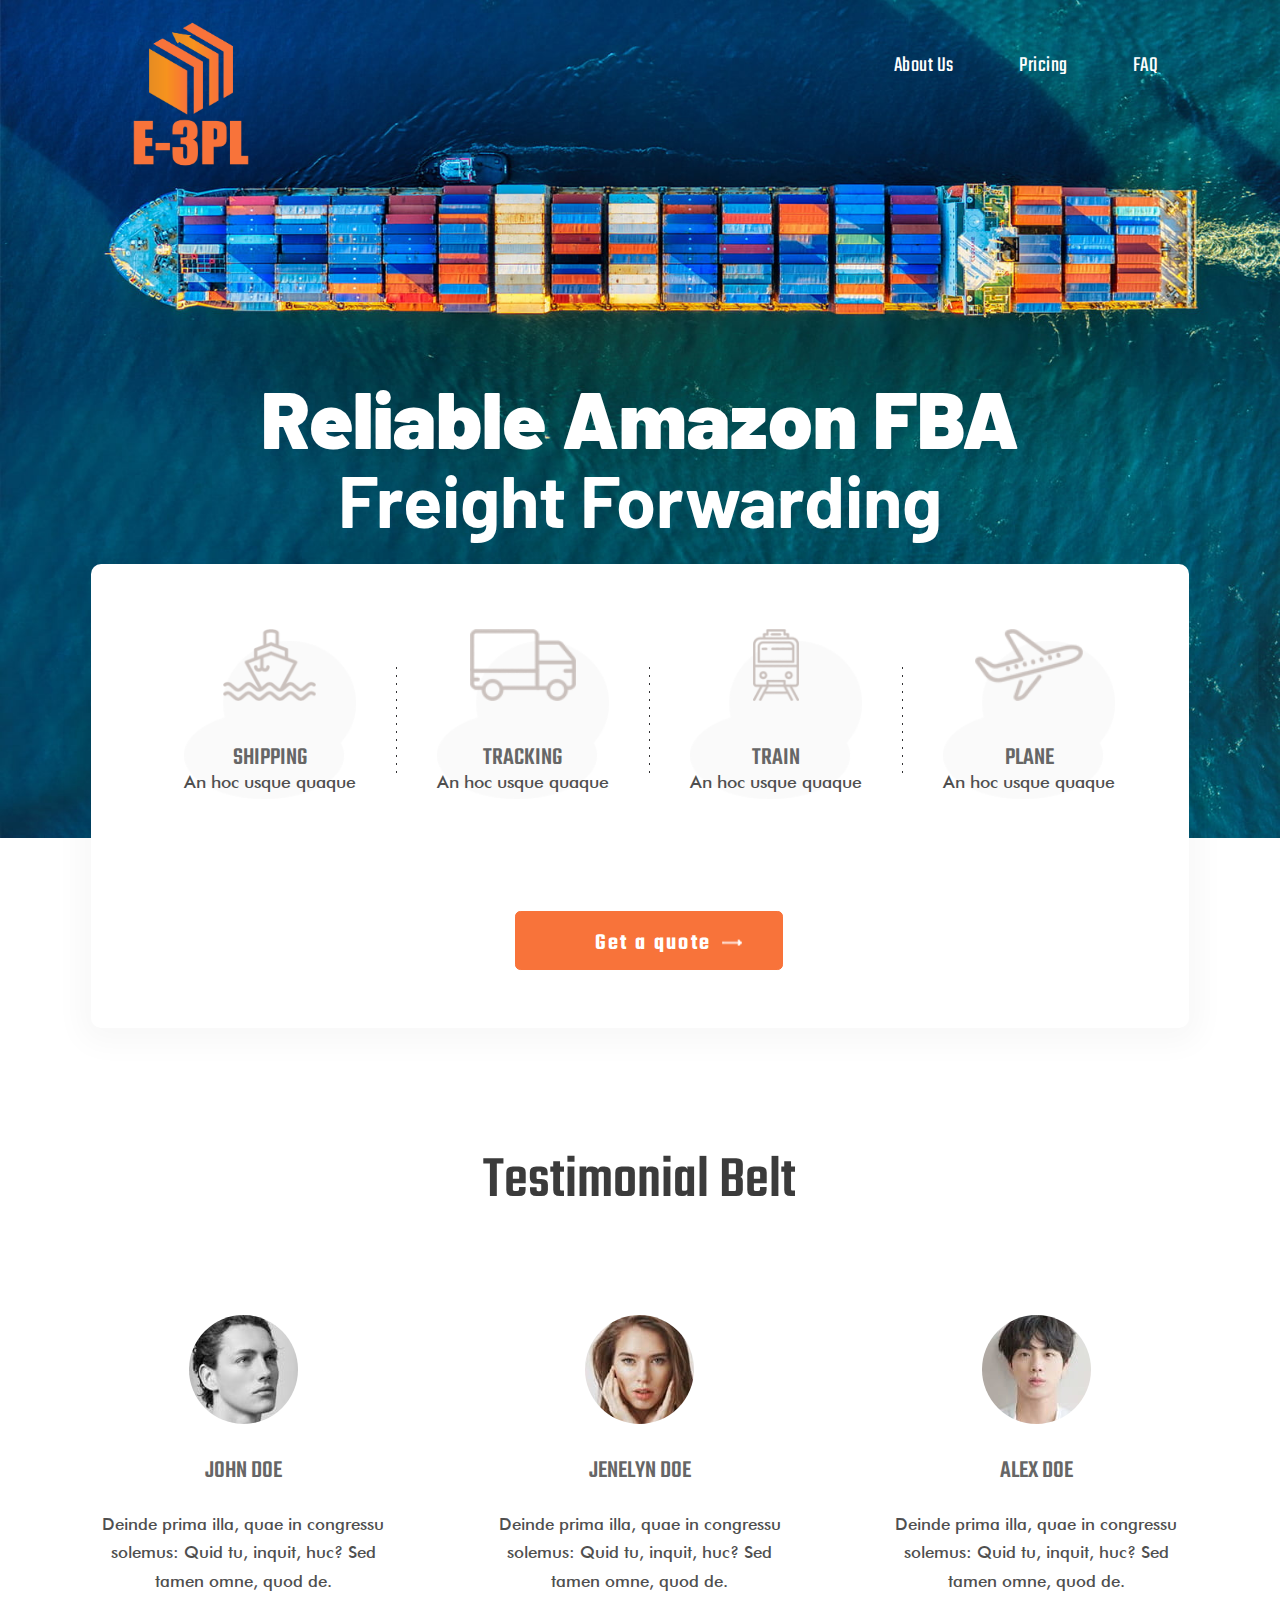
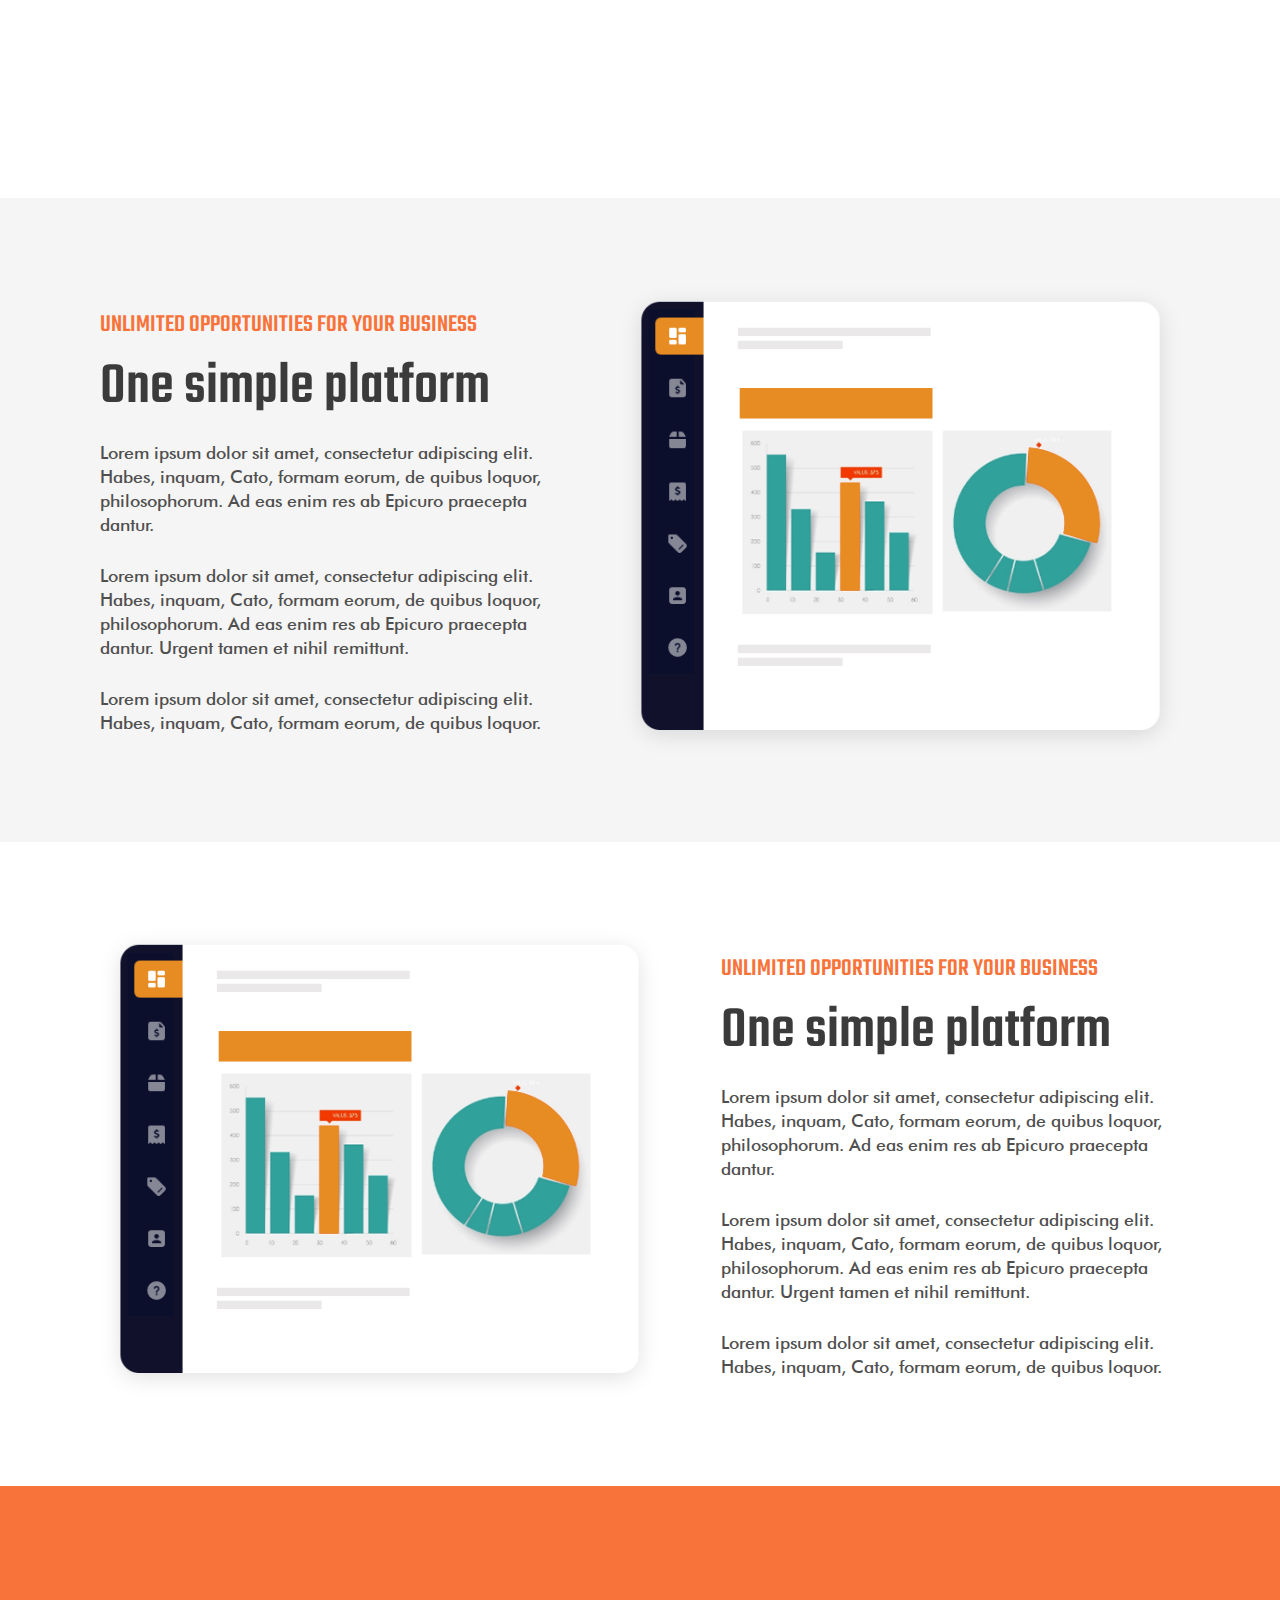
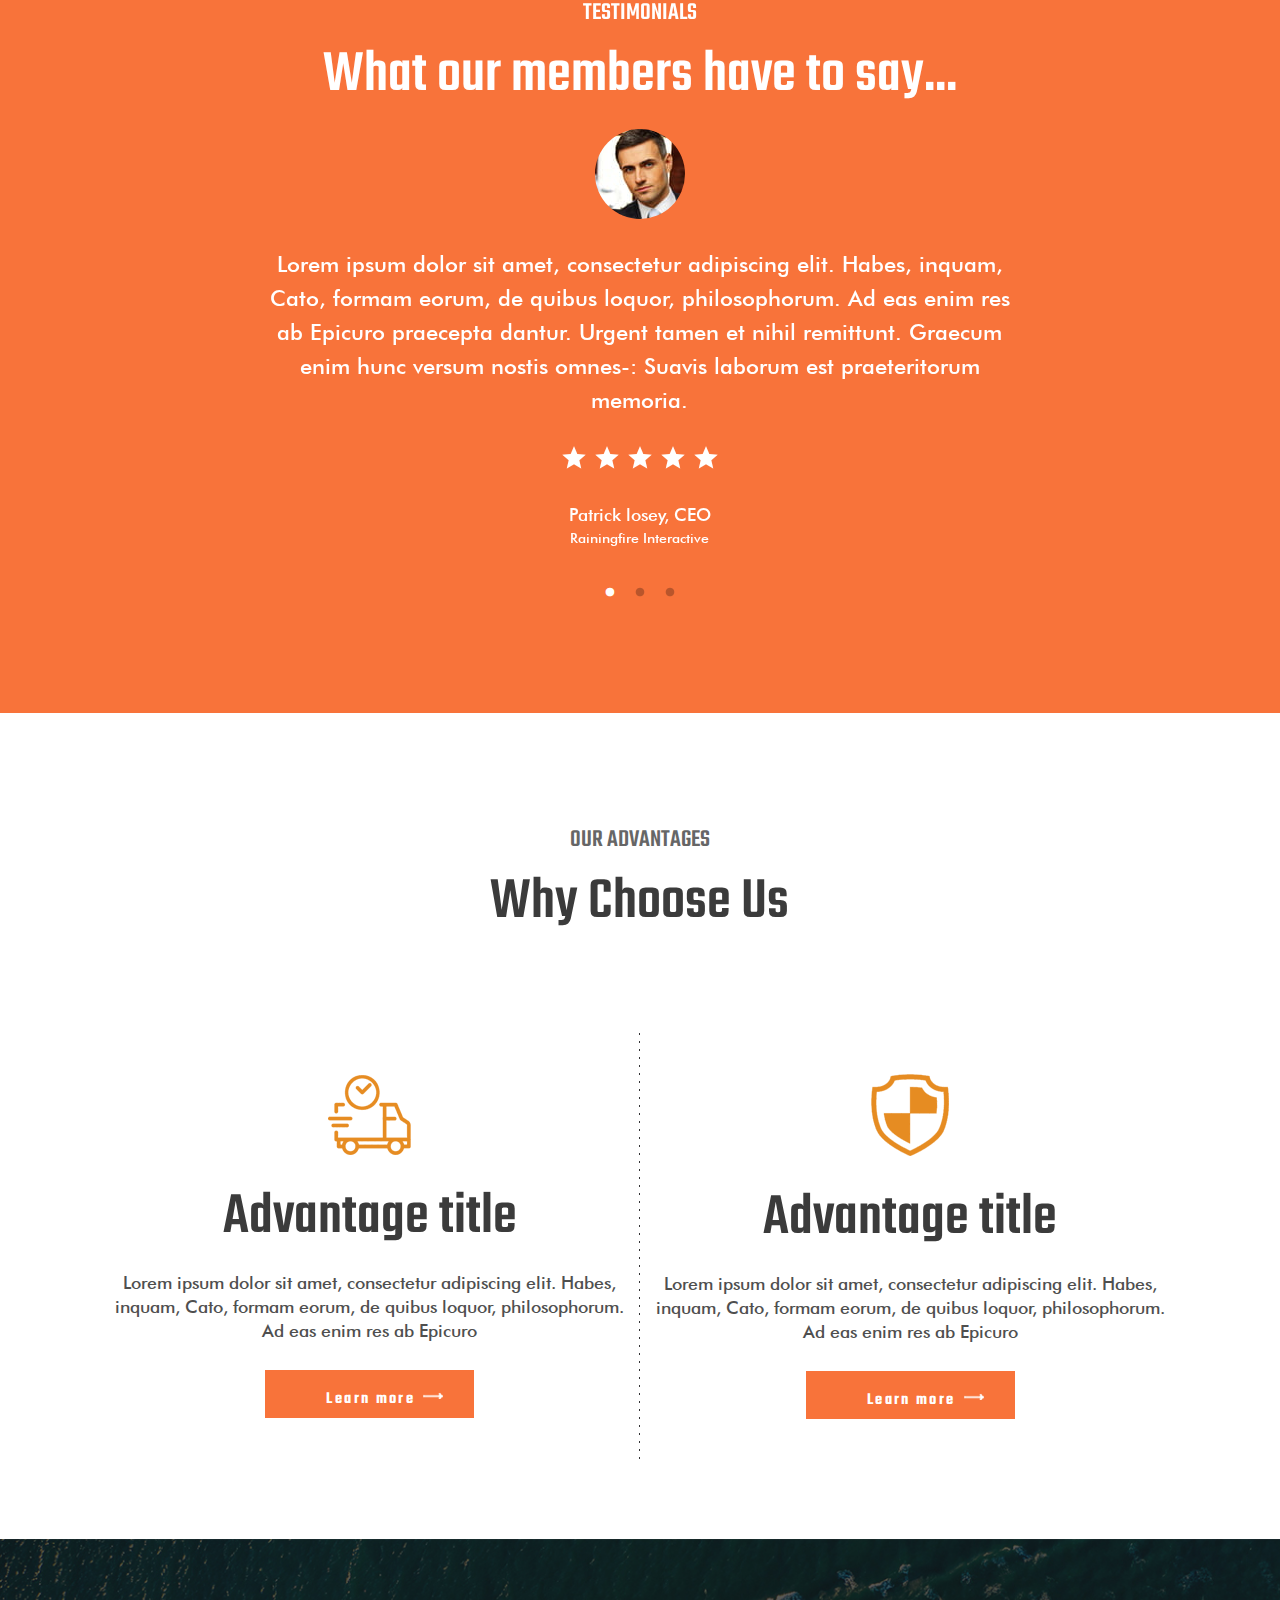
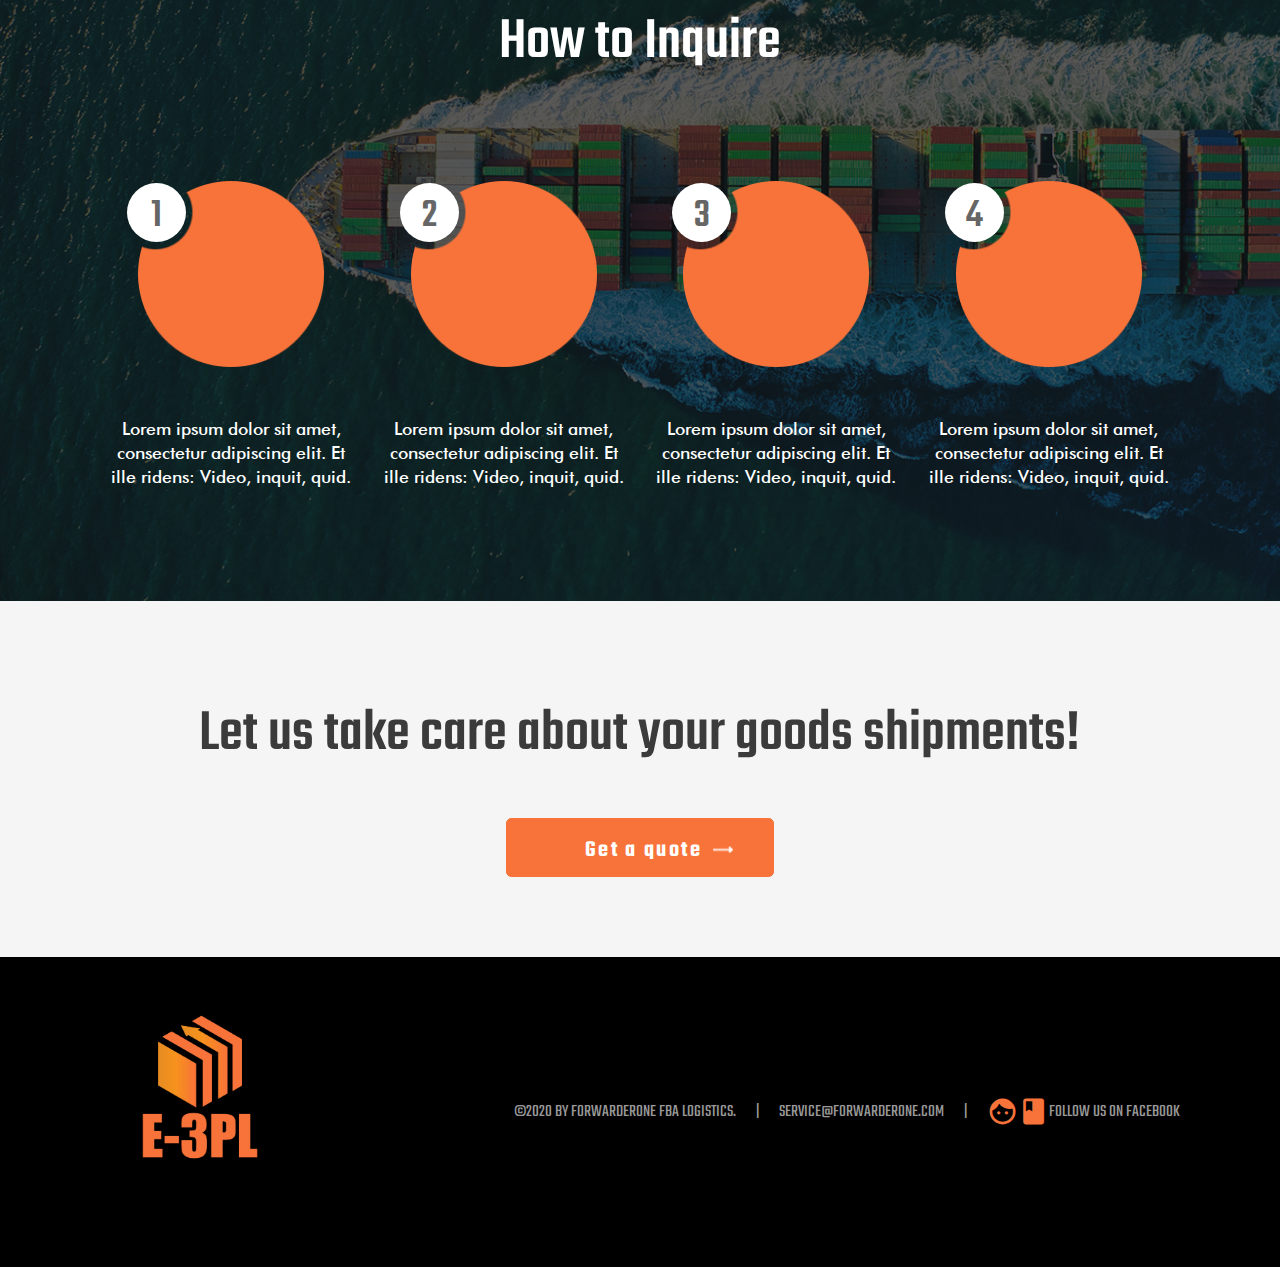
==== index.html @ 50d441d5 "1" ====
<!DOCTYPE html>
<html lang="en">

<head>
    <meta charset="UTF-8">
    <meta http-equiv="X-UA-Compatible" content="IE=edge">
    <meta name="viewport" content="width=device-width, initial-scale=1.0">
    <title>index. Only desktop version</title>
    <link rel="stylesheet" href="css/style.css">
    <link href="https://fonts.googleapis.com/icon?family=Material+Icons" rel="stylesheet">
    <link rel="stylesheet" type="text/css" href="./slider/slick/slick.css">
    <link rel="stylesheet" type="text/css" href="./slider/slick/slick-theme.css">

</head>

<body class="container">
    <header class="header">
        <img class="header__banner" src="img/header/cameron-venti-1-cq-icr-wfqbi-unsplash-copy.jpg" srcset="img/header/cameron-venti-1-cq-icr-wfqbi-unsplash-copy@2x.jpg 2x,
             img/header/cameron-venti-1-cq-icr-wfqbi-unsplash-copy@3x.jpg 3x">

        <div class="grid header__topmenu">
            <img class="header__logo" src="img/header/LogoE3PL.png"
                srcset="img/header/LogoE3PL@2x.png 2x">
            <nav class="header__topmenu-list">
                <ul>
                    <li><a class="header__topmenu-list_link" href="#">About Us</a></li>
                    <li><a class="header__topmenu-list_link" href="#">Pricing</a></li>
                    <li><a class="header__topmenu-list_link" href="#">FAQ</a></li>
                </ul>
            </nav>
        </div>
        <div class="header__content">
            <p class="header__content-title">
                Reliable Amazon FBA
            </p>
            <p class="header__content-subtitle">
                Freight Forwarding
            </p>
        </div>

    </header>
    <div class="header__footer">
        <div class="header__block">
            <div class="header__block-list">
                <p class="header__block-list-link">
                    <img class="header__block-list-image" src="img/header/layer-24.png"
                        srcset="img/header/layer-24@2x.png 2x,img/header/layer-24@3x.png 3x">
                    <span class="h3">Shipping</span>
                    <span class="text">An hoc usque quaque</span>
                </p><img class="" src="img/header/layer-38.png">
                <p class="header__block-list-link">
                    <img class="header__block-list-image" src="img/header/layer-28.png"
                        srcset="img/header/layer-28@2x.png 2x,img/header/layer-28@3x.png 3x">
                    <span class="h3">Tracking</span>
                    <span class="text">An hoc usque quaque</span>
                </p><img class="" src="img/header/layer-38.png">
                <p class="header__block-list-link">
                    <img class="header__block-list-image" src="img/header/layer-37.png"
                        srcset="img/header/layer-37@2x.png 2x,img/header/layer-37@3x.png 3x">
                    <span class="h3">Train</span>
                    <span class="text">An hoc usque quaque</span>
                </p><img class="" src="img/header/layer-38.png">
                <p class="header__block-list-link">
                    <img class="header__block-list-image" src="img/header/layer-29.png"
                        srcset="img/header/layer-29@2x.png 2x,img/header/layer-29@3x.png 3x">
                    <span class="h3">Plane</span>
                    <span class="text">An hoc usque quaque</span>
                </p>
            </div>
            <a class="button-link" href="request-page.html">Get a quote</a>
        </div>
    </div>
    <main class="grid main">
        <section class="main__people-blocks padding-both-vertical">
            <p class="h2">Testimonial Belt</p>
            <div class="grid">
                <div class="main__blocks ">
                    <div class="main__people-block">
                        <img class="main__people-image" src="img/main/layer-34.jpg"
                            srcset="img/main/layer-34@2x.jpg 2x,    img/main/layer-34@3x.jpg 3x">
                        <p class="h3">JOHN DOE</p>
                        <p class="small-text">
                            Deinde prima illa, quae in congressu solemus: Quid tu, inquit, huc? Sed tamen omne, quod de.
                        </p>
                    </div>
                    <div class="main__people-block ">
                        <img class="main__people-image" src="img/main/layer-36.jpg"
                            srcset="img/main/layer-36@2x.jpg 2x,    img/main/layer-36@3x.jpg 3x">
                        <p class="h3">Jenelyn Doe</p>
                        <p class="small-text">
                            Deinde prima illa, quae in congressu solemus: Quid tu, inquit, huc? Sed tamen omne, quod de.
                        </p>
                    </div>
                    <div class="main__people-block">
                        <img class="main__people-image" src="img/main/layer-35.jpg"
                            srcset="img/main/layer-35@2x.jpg 2x,    img/main/layer-35@3x.jpg 3x">
                        <p class="h3">Alex DOE</p>
                        <p class="small-text">
                            Deinde prima illa, quae in congressu solemus: Quid tu, inquit, huc? Sed tamen omne, quod de.
                        </p>
                    </div>
                </div>
            </div>
        </section>
        <section class="main__description-gray-block padding-both-vertical">
            <div class="grid">
                <div class="main__description-block-right ">
                    <div class="main__description-block">
                        <p class="h3 red">Unlimited opportunities for your business</p>
                        <p class="h2">One simple platform</p>
                        <p class="text text-left">
                            Lorem ipsum dolor sit amet, consectetur adipiscing elit. Habes, inquam, Cato, formam eorum,
                            de quibus loquor, philosophorum. Ad eas enim res ab Epicuro praecepta dantur.
                        </p>
                        <p class="text text-left">
                            Lorem ipsum dolor sit amet, consectetur adipiscing elit. Habes, inquam, Cato, formam eorum,
                            de quibus loquor, philosophorum. Ad eas enim res ab Epicuro praecepta dantur. Urgent tamen
                            et nihil remittunt.
                        </p>
                        <p class="text text-left">
                            Lorem ipsum dolor sit amet, consectetur adipiscing elit. Habes, inquam, Cato, formam eorum,
                            de quibus loquor.
                        </p>
                    </div>
                    <div class="main__image-block-right">
                        <img class="main__description-image" src="img/main/main-description-image.png"
                            srcset="img/main/main-description-image.png 2x,    img/main/main-description-image.png 3x">
                    </div>
                </div>
            </div>
        </section>
        <section class="main__description-white-block padding-both-vertical">
            <div class="grid">
                <div class="main__description-block-left ">
                    <div class="main__image-block-left">
                        <img class="main__description-image" src="img/main/main-description-image.png"
                            srcset="img/main/main-description-image.png 2x,    img/main/main-description-image.png 3x">
                    </div>
                    <div class="main__description-block">
                        <p class="h3 red">Unlimited opportunities for your business</p>
                        <p class="h2">One simple platform</p>
                        <p class="text text-left">
                            Lorem ipsum dolor sit amet, consectetur adipiscing elit. Habes, inquam, Cato, formam eorum,
                            de quibus loquor, philosophorum. Ad eas enim res ab Epicuro praecepta dantur.
                        </p>
                        <p class="text text-left">
                            Lorem ipsum dolor sit amet, consectetur adipiscing elit. Habes, inquam, Cato, formam eorum,
                            de quibus loquor, philosophorum. Ad eas enim res ab Epicuro praecepta dantur. Urgent tamen
                            et nihil remittunt.
                        </p>
                        <p class="text text-left">
                            Lorem ipsum dolor sit amet, consectetur adipiscing elit. Habes, inquam, Cato, formam eorum,
                            de quibus loquor.
                        </p>
                    </div>

                </div>
            </div>
        </section>
        <section class="main__testimonials-block padding-both-vertical">
            <div class="grid">
                <div class="main__testimonials-slider ">
                    <div>
                        <div class="main__testimonials-slider-block">
                            <p class="h3 white">Testimonials</p>
                            <p class="h2 white">What our members have to say...</p>
                            <img class="testimonials-small-image" src="img/main/layer-43.jpg"
                                srcset="img/main/layer-43@2x.jpg 2x,    img/main/layer-43@3x.jpg 3x">
                            <p class="big-text white">
                                Lorem ipsum dolor sit amet, consectetur adipiscing elit. Habes, inquam, Cato, formam
                                eorum,
                                de quibus loquor, philosophorum. Ad eas enim res ab Epicuro praecepta dantur. Urgent
                                tamen
                                et nihil remittunt. Graecum enim hunc versum nostis omnes-: Suavis laborum est
                                praeteritorum
                                memoria.
                            </p>
                            <p class="star">
                                <span class="material-icons">star</span>
                                <span class="material-icons">star</span>
                                <span class="material-icons">star</span>
                                <span class="material-icons">star</span>
                                <span class="material-icons">star</span>
                            </p>
                            <p class="text white bottom-margin-none">Patrick losey, CEO</p>
                            <p class="smaller-text white">Rainingfire Interactive</p>
                        </div>
                    </div>
                    <div>
                        <div class="main__testimonials-slider-block">
                            <p class="h3 white">Testimonials</p>
                            <p class="h2 white">What our members have to say...</p>
                            <img class="testimonials-small-image" src="img/main/layer-43.jpg"
                                srcset="img/main/layer-43@2x.jpg 2x,    img/main/layer-43@3x.jpg 3x">
                            <p class="big-text white">
                                Lorem ipsum dolor sit amet, consectetur adipiscing elit. Habes, inquam, Cato, formam
                                eorum,
                                de quibus loquor, philosophorum. Ad eas enim res ab Epicuro praecepta dantur. Urgent
                                tamen
                                et nihil remittunt. Graecum enim hunc versum nostis omnes-: Suavis laborum est
                                praeteritorum
                                memoria.
                            </p>
                            <p class="star">
                                <span class="material-icons">star</span>
                                <span class="material-icons">star</span>
                                <span class="material-icons">star</span>
                                <span class="material-icons">star</span>
                                <span class="material-icons">star</span>
                            </p>
                            <p class="text white bottom-margin-none">Patrick losey, CEO</p>
                            <p class="smaller-text white">Rainingfire Interactive</p>
                        </div>
                    </div>
                    <div>
                        <div class="main__testimonials-slider-block">
                            <p class="h3 white">Testimonials</p>
                            <p class="h2 white">What our members have to say...</p>
                            <img class="testimonials-small-image" src="img/main/layer-43.jpg"
                                srcset="img/main/layer-43@2x.jpg 2x,    img/main/layer-43@3x.jpg 3x">
                            <p class="big-text white">
                                Lorem ipsum dolor sit amet, consectetur adipiscing elit. Habes, inquam, Cato, formam
                                eorum,
                                de quibus loquor, philosophorum. Ad eas enim res ab Epicuro praecepta dantur. Urgent
                                tamen
                                et nihil remittunt. Graecum enim hunc versum nostis omnes-: Suavis laborum est
                                praeteritorum
                                memoria.
                            </p>
                            <p class="star">
                                <span class="material-icons">star</span>
                                <span class="material-icons">star</span>
                                <span class="material-icons">star</span>
                                <span class="material-icons">star</span>
                                <span class="material-icons">star</span>
                            </p>
                            <p class="text white bottom-margin-none">Patrick losey, CEO</p>
                            <p class="smaller-text white">Rainingfire Interactive</p>
                        </div>
                    </div>

                </div>
            </div>
        </section>
        <section class="main__advantages padding-both-vertical">
            <p class="h3">Our ADvantages</p>
            <p class="h2">Why Choose Us</p>
            <div class="grid">
                <div class="main__advantages-area">
                    <div class="main__advantages-block">
                        <img class="advantages-block-image" src="img/main/layer-59.png"
                            srcset="img/main/layer-59@2x.png 2x, img/main/layer-59@3x.png 3x">
                        <p class="h2">Advantage title</p>
                        <p class="text">
                            Lorem ipsum dolor sit amet, consectetur adipiscing elit. Habes, inquam, Cato, formam eorum,
                            de quibus loquor, philosophorum.
                            Ad eas enim res ab Epicuro
                        </p>
                        <a class="small-button-link" href="request-page.html">Learn more</a>
                    </div>
                    <img class="advantages-block-stripe" src="img/main/layer-45.png"
                        srcset="img/main/layer-45@2x.png 2x, img/main/layer-45@3x.png 3x">
                    <div class="main__advantages-block">
                        <img class="advantages-block-image" src="img/main/layer-60.png"
                            srcset="img/main/layer-60@2x.png 2x, img/main/layer-60@3x.png 3x">
                        <p class="h2">Advantage title</p>
                        <p class="text">
                            Lorem ipsum dolor sit amet, consectetur adipiscing elit. Habes, inquam, Cato, formam eorum,
                            de quibus loquor, philosophorum.
                            Ad eas enim res ab Epicuro
                        </p>
                        <a class="small-button-link" href="request-page.html">Learn more</a>
                    </div>
                </div>
            </div>
        </section>
        <section class="main__inquire inquire-background padding-both-vertical">
            <p class="h2 white">How to Inquire</p>
            <div class="grid">
                <div class="main__inquire-area">
                    <div class="main__inquire-block">
                        <img class="red-circle" src="img/main/red-circle.png"
                            srcset="img/main/red-circle@2x.png 2x,   img/main/red-circle@3x.png 3x">
                        <div class="white-circle">
                            <p class="h3">1</p>
                        </div>
                        <p class="text white">
                            Lorem ipsum dolor sit amet, consectetur adipiscing elit. Et ille ridens: Video, inquit,
                            quid.
                        </p>
                    </div>
                    <div class="main__inquire-block">
                        <img class="red-circle" src="img/main/red-circle.png"
                            srcset="img/main/red-circle@2x.png 2x,   img/main/red-circle@3x.png 3x">
                        <div class="white-circle">
                            <p class="h3">2</p>
                        </div>
                        <p class="text white">
                            Lorem ipsum dolor sit amet, consectetur adipiscing elit. Et ille ridens: Video, inquit,
                            quid.
                        </p>
                    </div>
                    <div class="main__inquire-block">
                        <img class="red-circle" src="img/main/red-circle.png"
                            srcset="img/main/red-circle@2x.png 2x,   img/main/red-circle@3x.png 3x">
                        <div class="white-circle">
                            <p class="h3">3</p>
                        </div>
                        <p class="text white">
                            Lorem ipsum dolor sit amet, consectetur adipiscing elit. Et ille ridens: Video, inquit,
                            quid.
                        </p>
                    </div>
                    <div class="main__inquire-block">
                        <img class="red-circle" src="img/main/red-circle.png"
                            srcset="img/main/red-circle@2x.png 2x,   img/main/red-circle@3x.png 3x">
                        <div class="white-circle">
                            <p class="h3">4</p>
                        </div>
                        <p class="text white">
                            Lorem ipsum dolor sit amet, consectetur adipiscing elit. Et ille ridens: Video, inquit,
                            quid.
                        </p>
                    </div>

                </div>
            </div>

        </section>
        <section class="main__care">
            <div class="grid">
                <div class="main__care-area">
                    <p class="h2">Let us take care about your goods shipments!</p>
                    <a class="button-link margin-top" href="request-page.html">Get a quote</a>
                    
                </div>
            </div>
        </section>

    </main>
    <footer class="footer padding-both-vertical">
        <div class="grid">
            <div class="footer__area">
                <img class="header__logo" src="img/header/LogoE3PL.png"
                srcset="img/header/LogoE3PL@2x.png 2x">
                <div class="row-between">
                    <p class="text-upper stripe"> ©2020 by ForwarderOne FBA Logistics. </p>
                    <p class="text-upper stripe"> Service@ForwarderOne.com </p>
                    <p class="text-upper ">
                        <span class="material-icons">facebook</span>
                        follow us on facebook
                    </p>

                </div>

            </div>
        </div>
    </footer>
    <script src="https://code.jquery.com/jquery-2.2.0.min.js" type="text/javascript"></script>
    <script src="./slider/slick/slick.js" type="text/javascript" charset="utf-8"></script>
    <script>


        $('.main__testimonials-slider').slick({

            dots: true,
            infinite: true,
            speed: 300,
            slidesToShow: 1,
            slideToScroll: 1,
            centerMode: true,
            variableWidth: true
        });
    </script>
</body>

</html>
---- css/style.css ----
@import './vars.css';
@import './base.css';
@import './button.css';
@import './header/header.css';
@import './main/main.css';
@import './footer/footer.css';
@import './breakpoints.css';


@import url('https://fonts.googleapis.com/css2?family=Teko:wght@300;400;500;600;700&display=swap');
@import url('https://fonts.googleapis.com/css2?family=Barlow:wght@200;300;400;500;600;700;800;900&family=Teko:wght@300;400;500;600;700&display=swap');
@font-face {
    font-family: Futura;
    src: url('../fonts/futura-md-bt-cufonfonts/futuram.ttf');
}
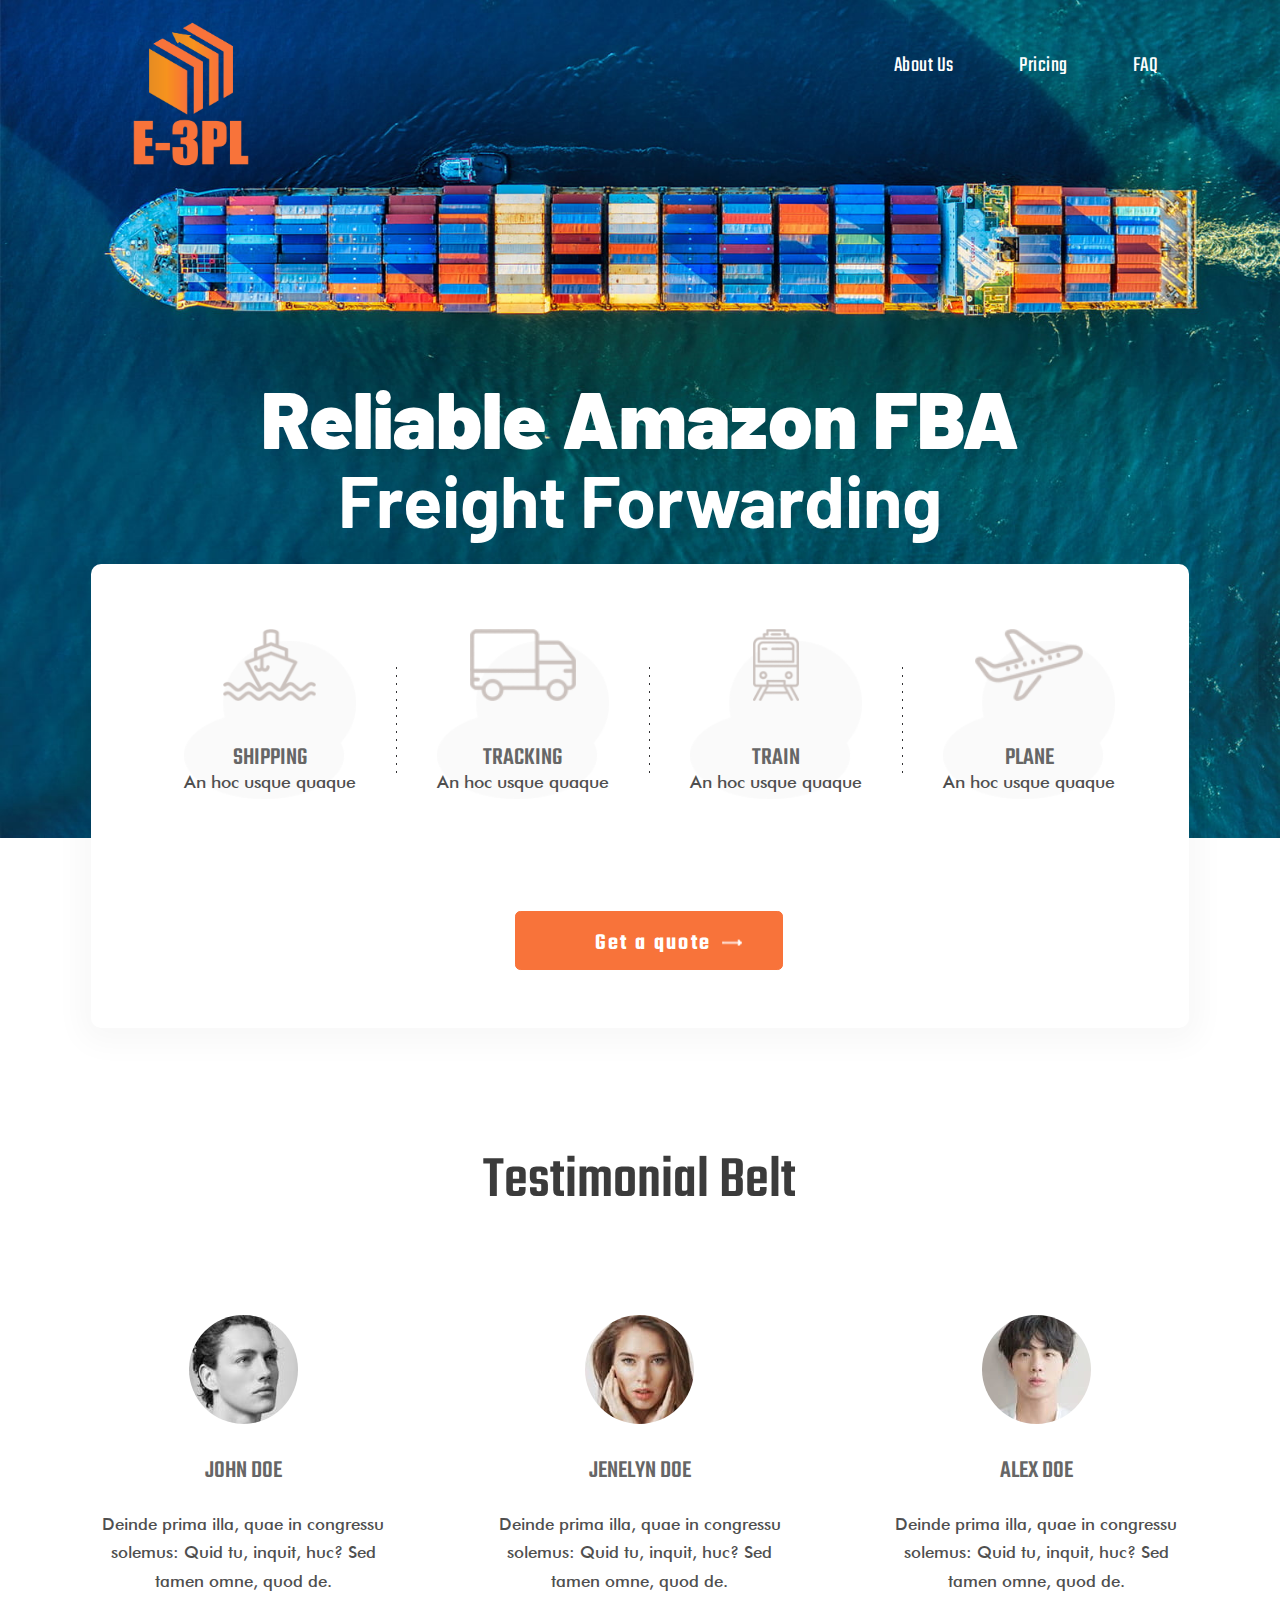
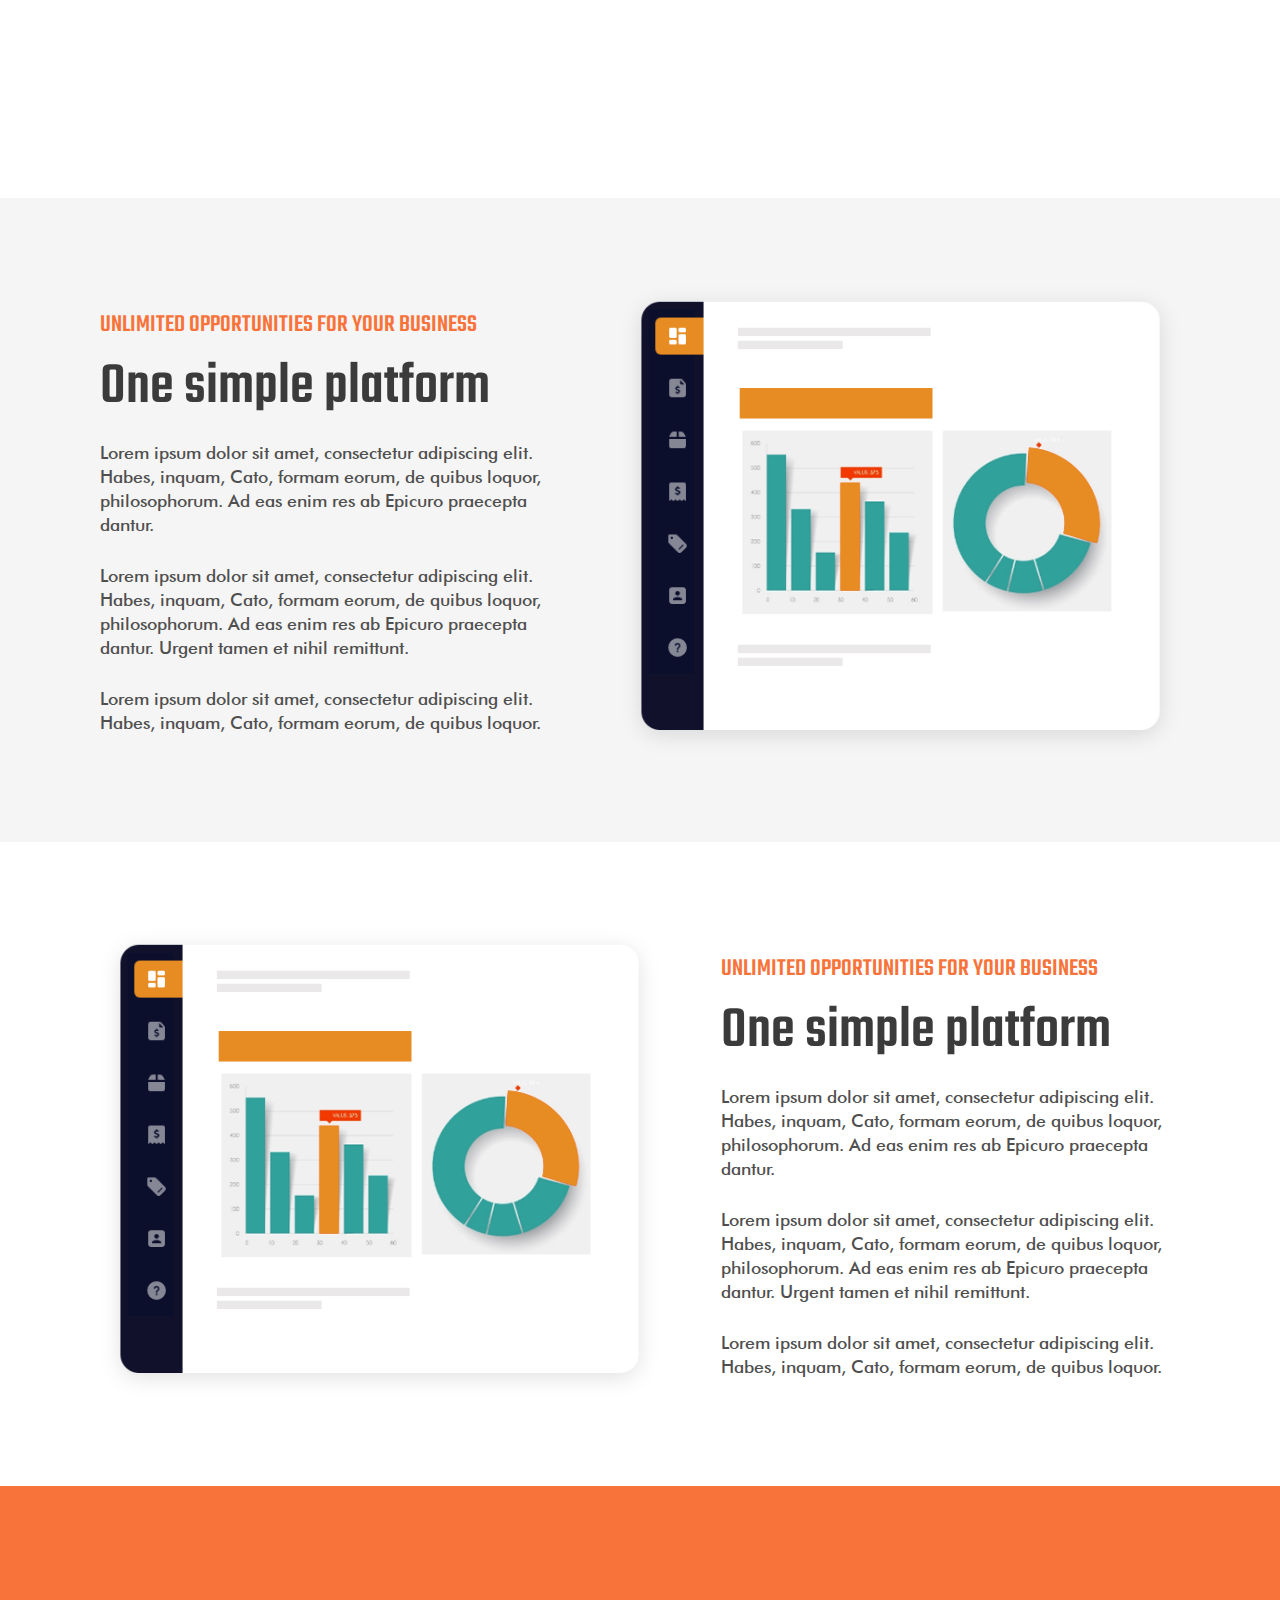
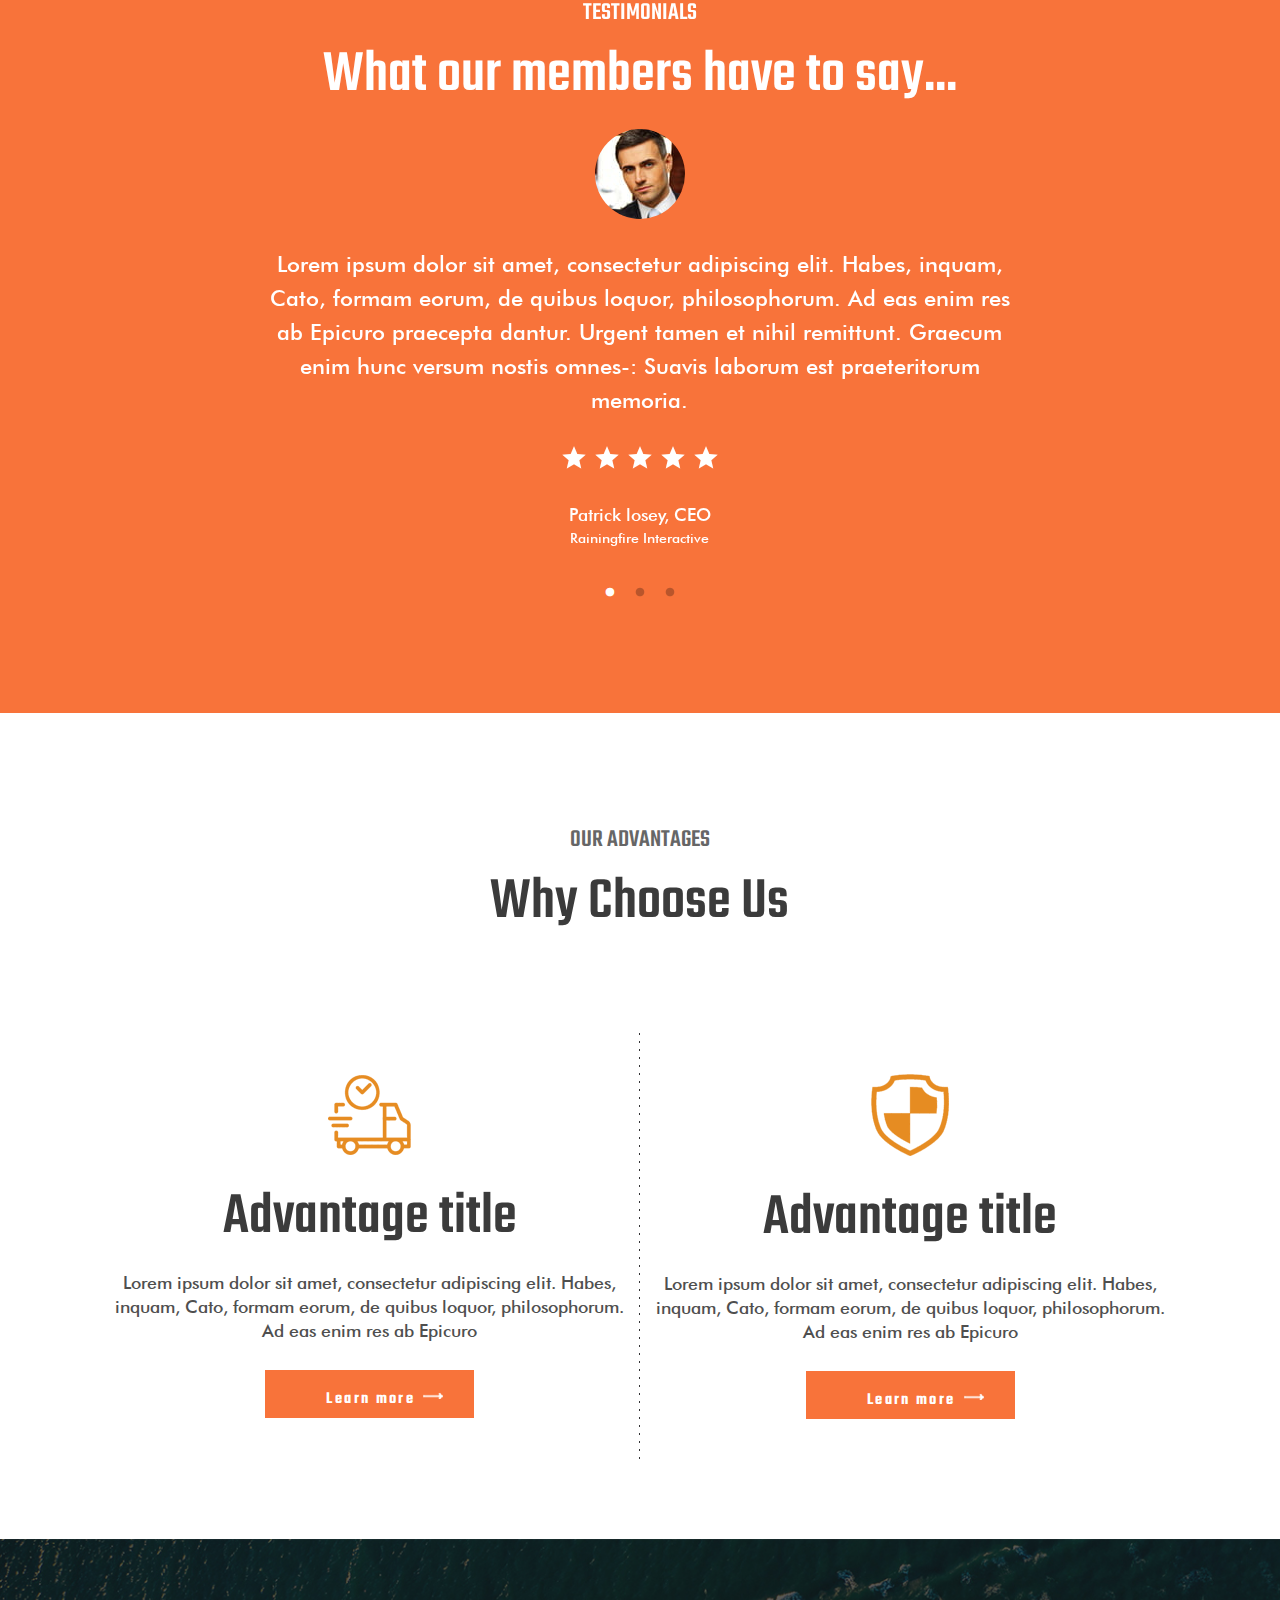
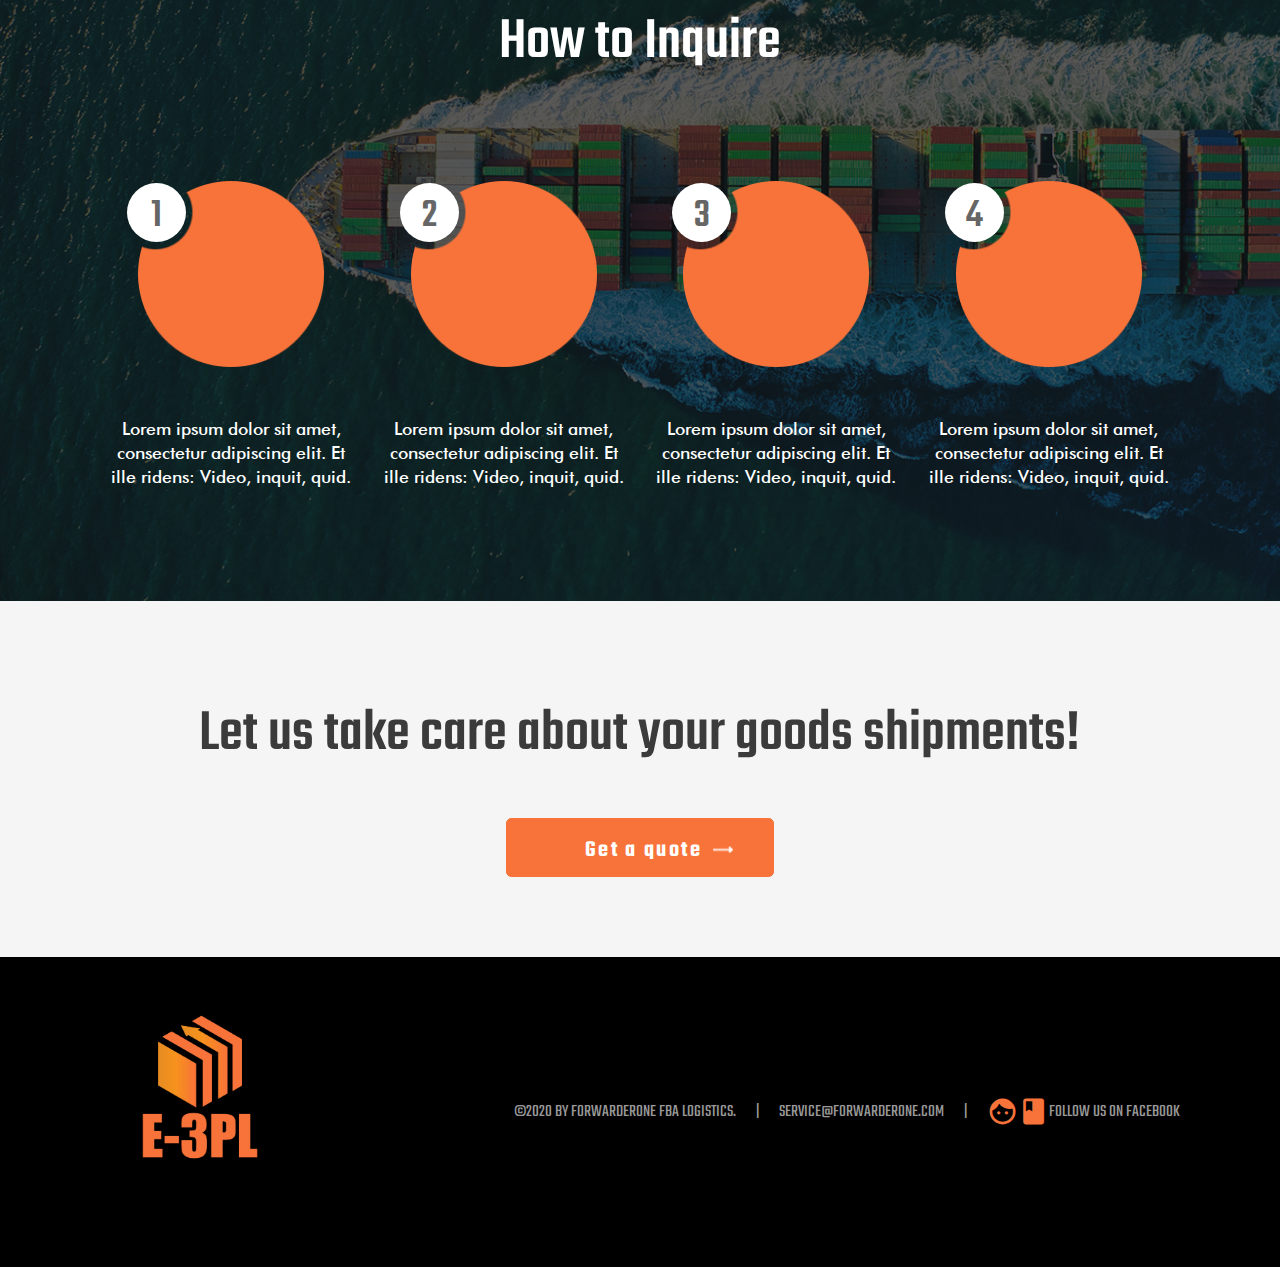
==== commit 604bd736: "1" ====
--- a/index.html
+++ b/index.html
@@ -43,26 +43,26 @@
         <div class="header__block">
             <div class="header__block-list">
                 <p class="header__block-list-link">
-                    <img class="header__block-list-image" src="img/header/layer-24.png"
-                        srcset="img/header/layer-24@2x.png 2x,img/header/layer-24@3x.png 3x">
+                    <img class="header__block-list-image" src="img/svg/layer-24.svg"
+                        srcset="img/svg/layer-24@2x.svg 2x,img/svg/layer-24@3x.svg 3x">
                     <span class="h3">Shipping</span>
                     <span class="text">An hoc usque quaque</span>
-                </p><img class="" src="img/header/layer-38.png">
+                </p><img class="head_block_stripe" src="img/header/layer-38.png">
                 <p class="header__block-list-link">
-                    <img class="header__block-list-image" src="img/header/layer-28.png"
-                        srcset="img/header/layer-28@2x.png 2x,img/header/layer-28@3x.png 3x">
+                    <img class="header__block-list-image" src="img/svg/layer-28.svg"
+                        srcset="img/svg/layer-28@2x.svg 2x,img/svg/layer-28@3x.svg 3x">
                     <span class="h3">Tracking</span>
                     <span class="text">An hoc usque quaque</span>
-                </p><img class="" src="img/header/layer-38.png">
+                </p><img class="head_block_stripe" src="img/header/layer-38.png">
                 <p class="header__block-list-link">
-                    <img class="header__block-list-image" src="img/header/layer-37.png"
-                        srcset="img/header/layer-37@2x.png 2x,img/header/layer-37@3x.png 3x">
+                    <img class="header__block-list-image" src="img/svg/layer-37.svg"
+                        srcset="img/svg/layer-37@2x.svg 2x,img/svg/layer-37@3x.svg 3x">
                     <span class="h3">Train</span>
                     <span class="text">An hoc usque quaque</span>
-                </p><img class="" src="img/header/layer-38.png">
+                </p><img class="head_block_stripe" src="img/header/layer-38.png">
                 <p class="header__block-list-link">
-                    <img class="header__block-list-image" src="img/header/layer-29.png"
-                        srcset="img/header/layer-29@2x.png 2x,img/header/layer-29@3x.png 3x">
+                    <img class="header__block-list-image" src="img/svg/layer-29.svg"
+                        srcset="img/svg/layer-29@2x.svg 2x,img/svg/layer-29@3x.svg 3x">
                     <span class="h3">Plane</span>
                     <span class="text">An hoc usque quaque</span>
                 </p>
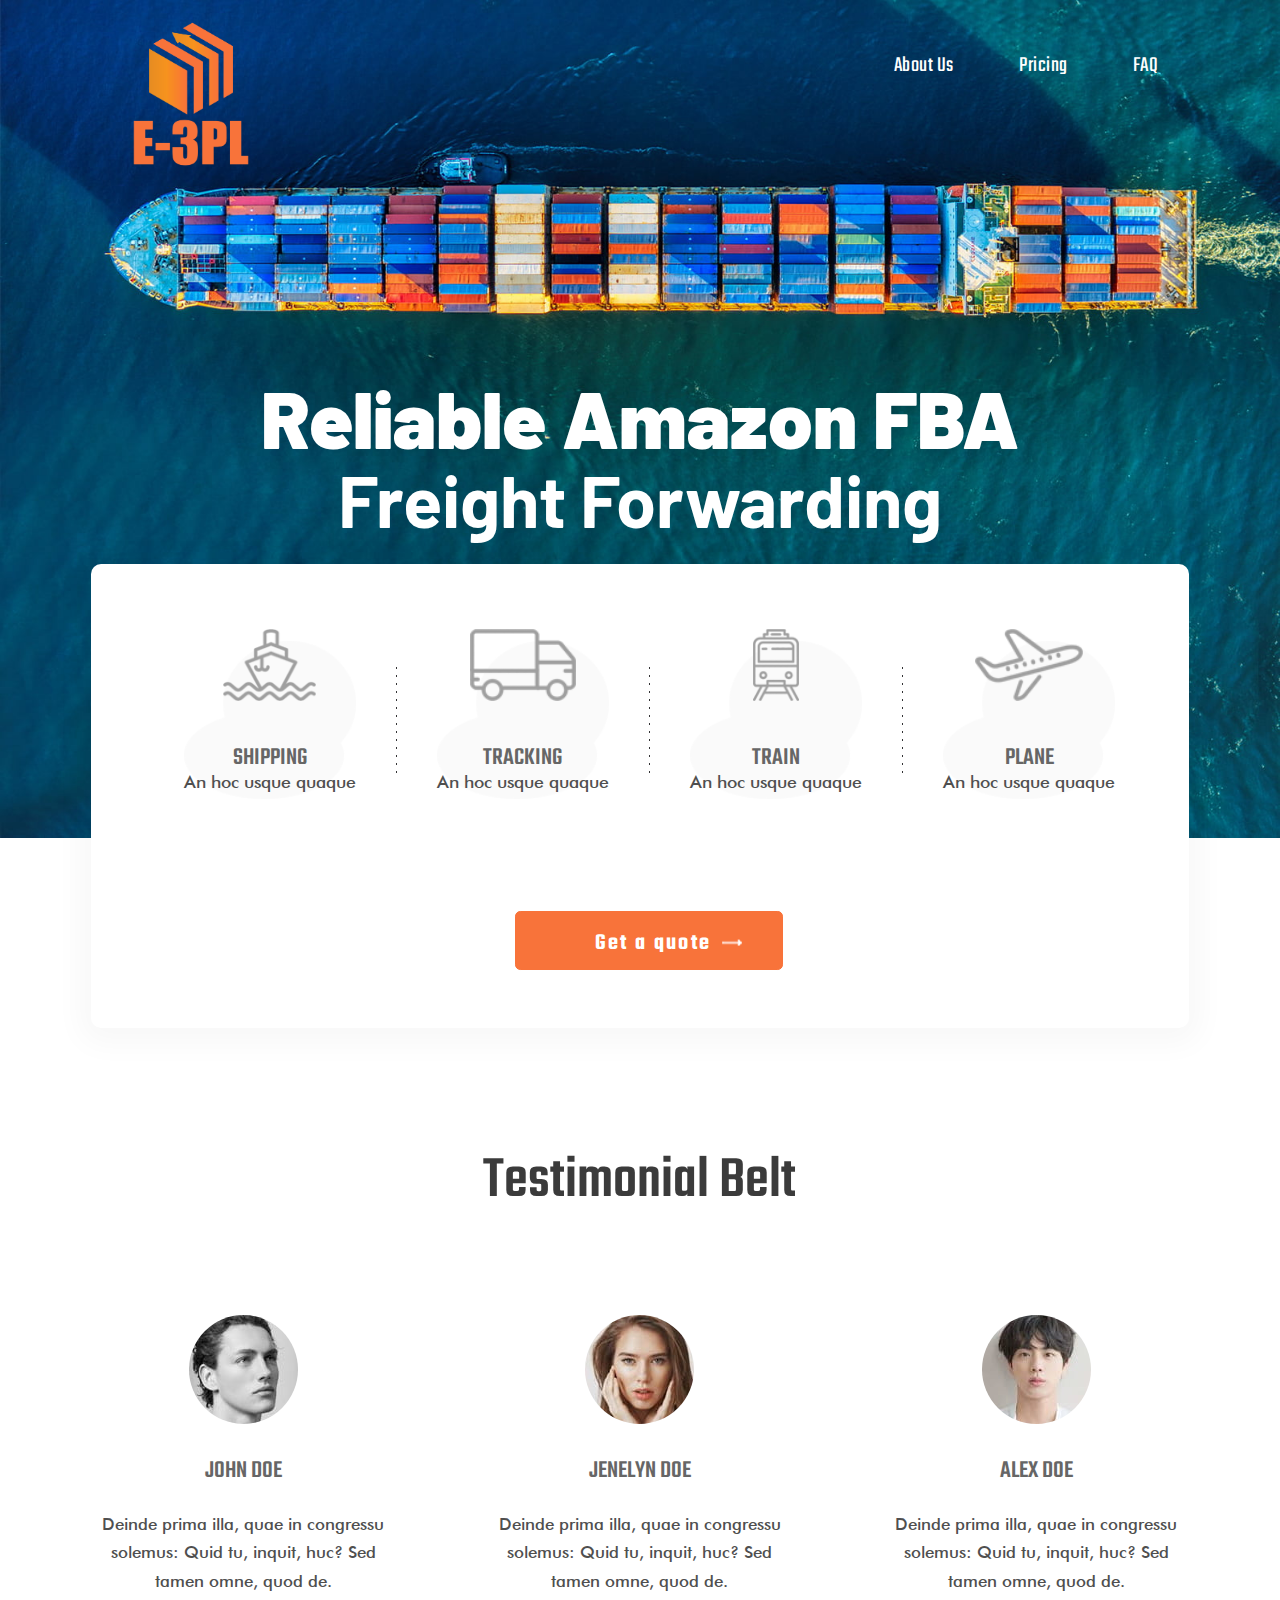
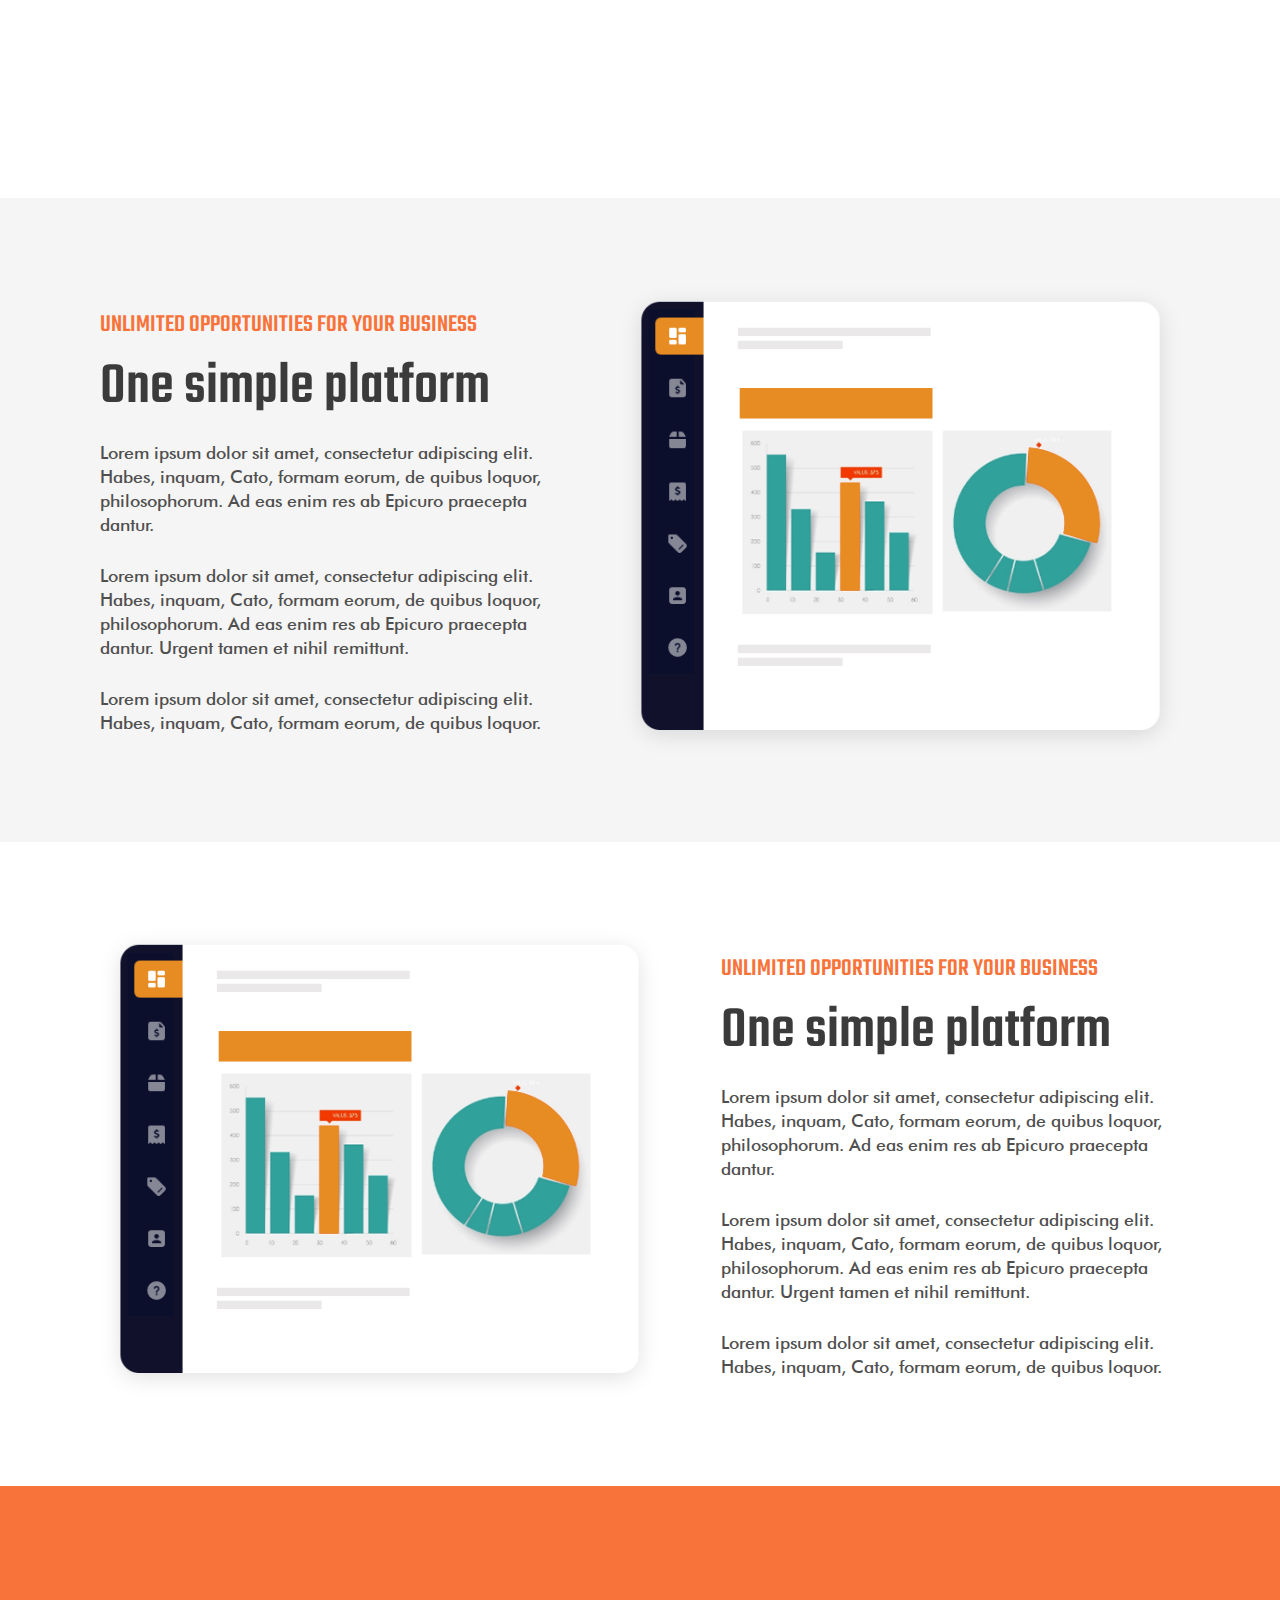
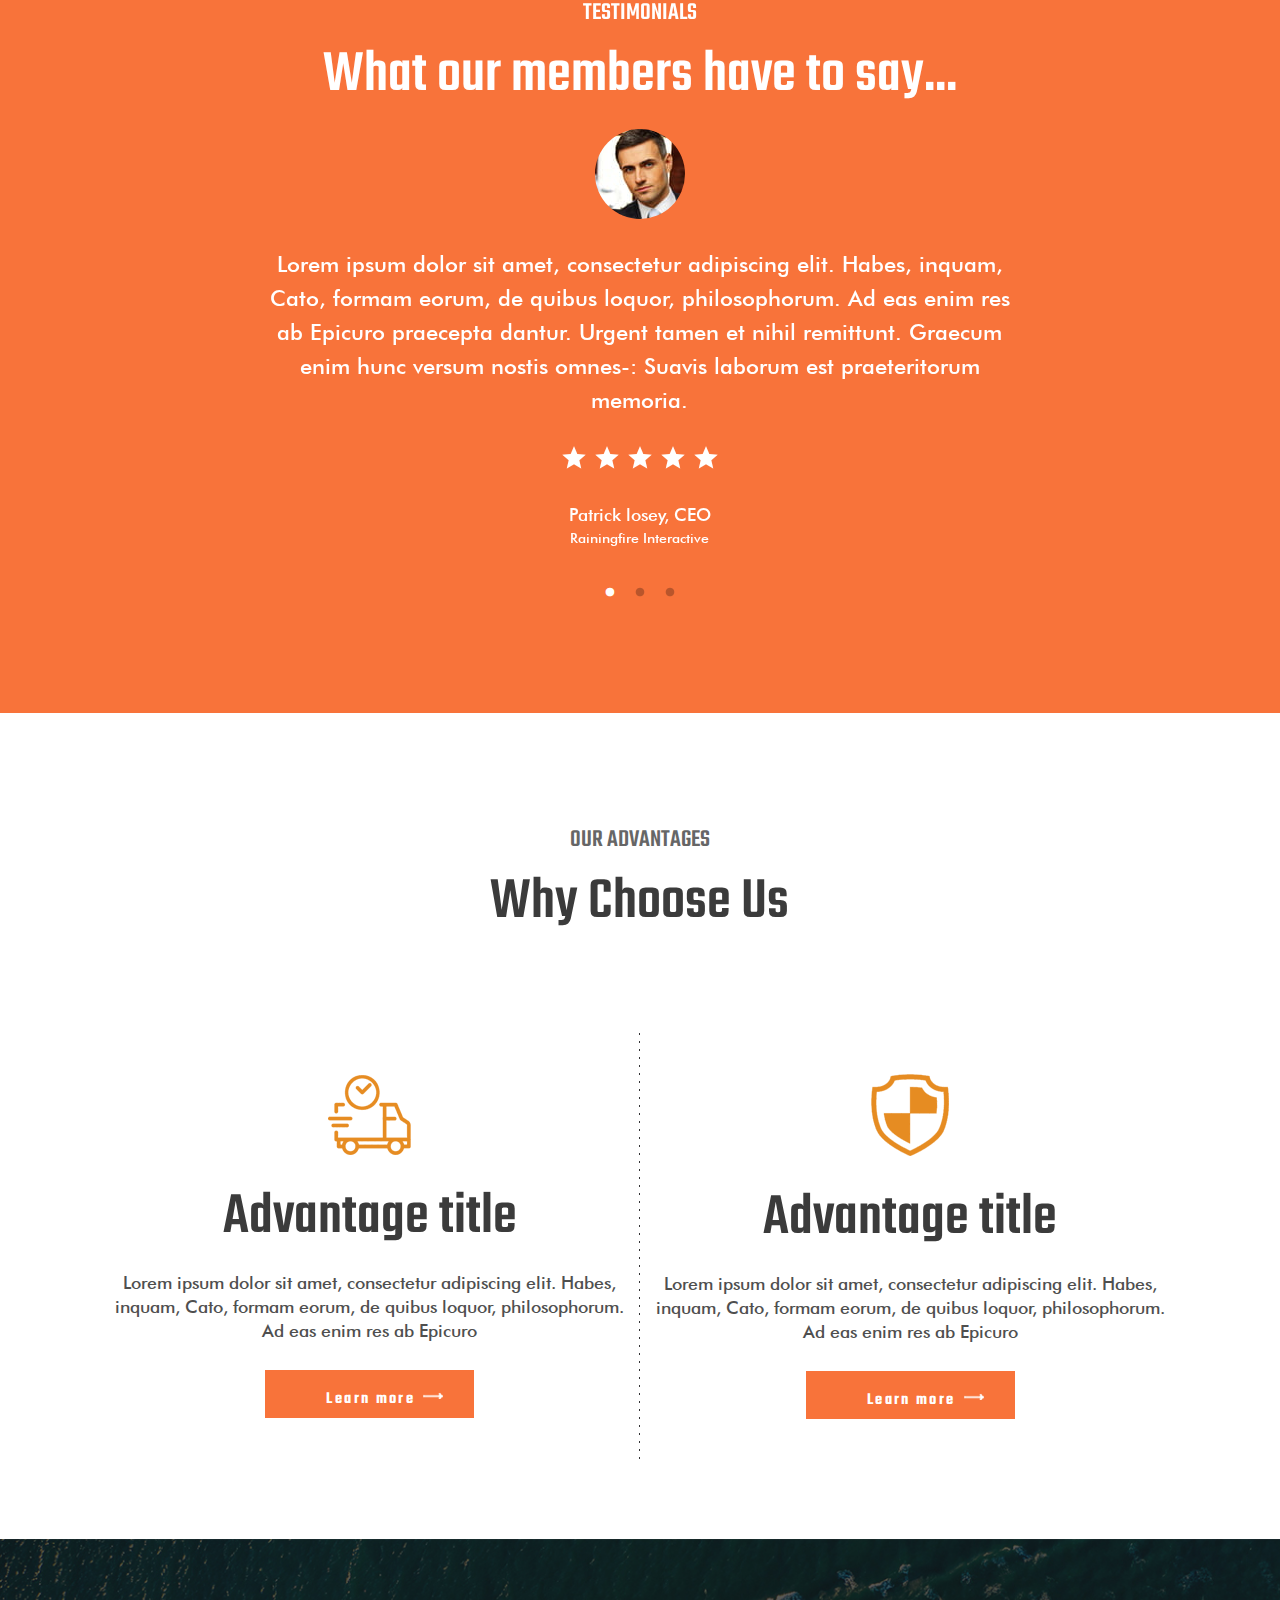
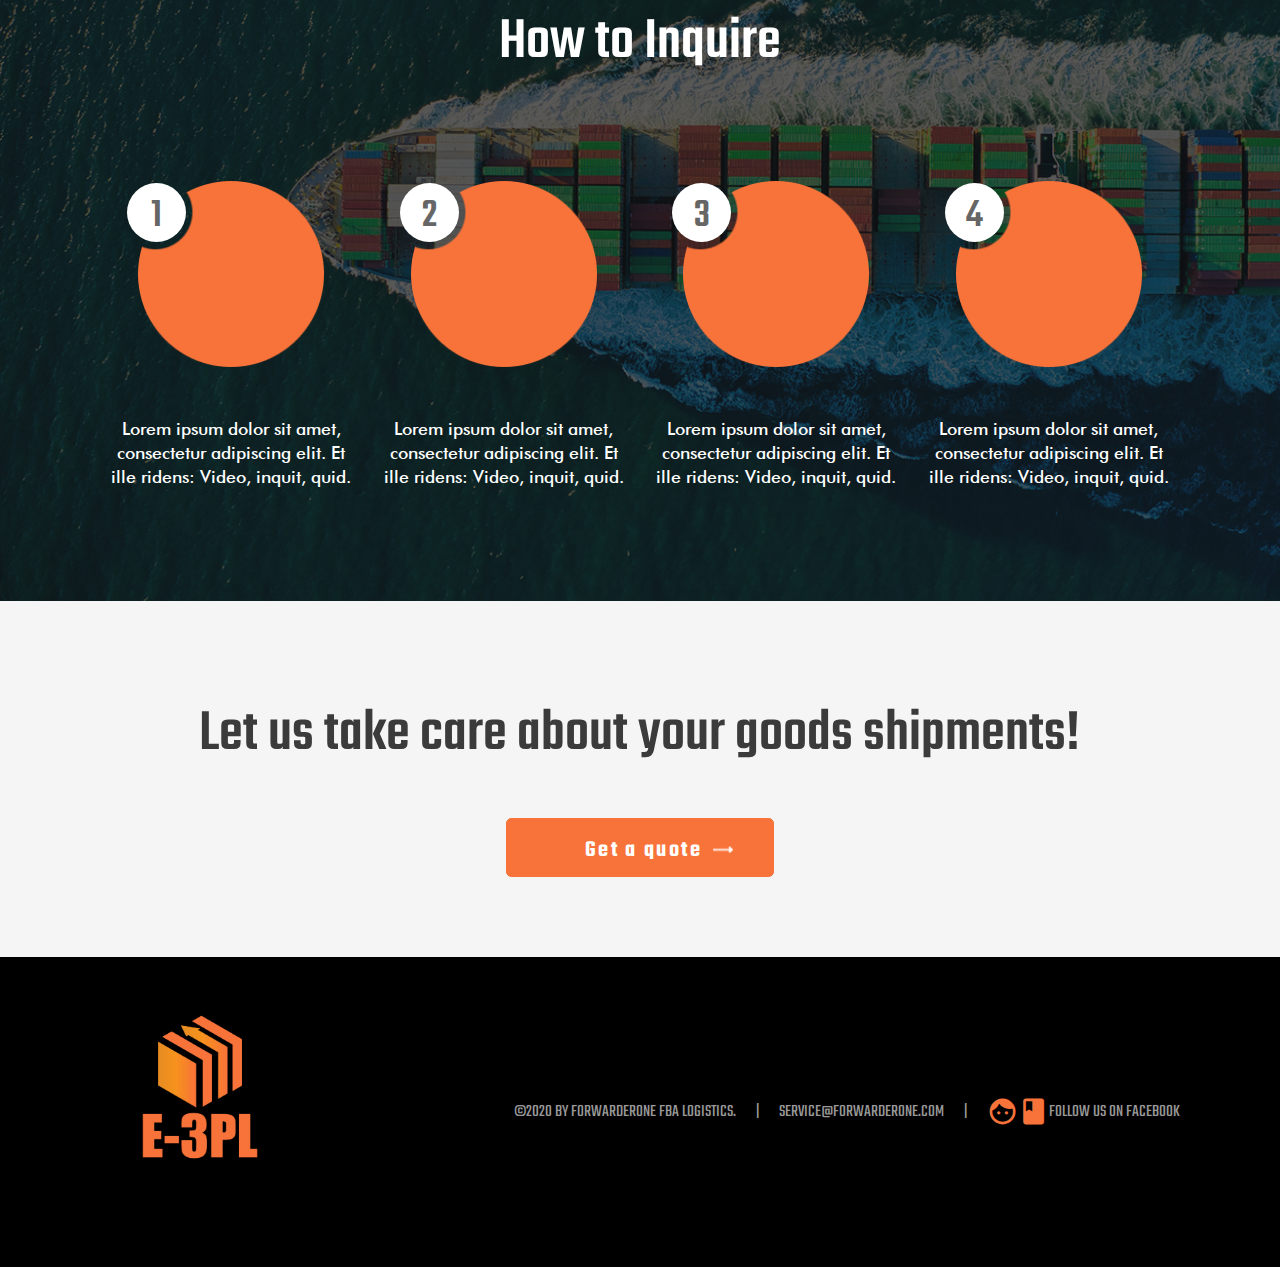
==== commit e81da998: "2" ====
--- a/index.html
+++ b/index.html
@@ -43,26 +43,26 @@
         <div class="header__block">
             <div class="header__block-list">
                 <p class="header__block-list-link">
-                    <img class="header__block-list-image" src="img/svg/layer-24.svg"
-                        srcset="img/svg/layer-24@2x.svg 2x,img/svg/layer-24@3x.svg 3x">
+                    <img class="header__block-list-image" src="img/header/layer-24.png"
+                        srcset="img/header/layer-24@2x.png 2x,img/header/layer-24@3x.png 3x">
                     <span class="h3">Shipping</span>
                     <span class="text">An hoc usque quaque</span>
                 </p><img class="head_block_stripe" src="img/header/layer-38.png">
                 <p class="header__block-list-link">
-                    <img class="header__block-list-image" src="img/svg/layer-28.svg"
-                        srcset="img/svg/layer-28@2x.svg 2x,img/svg/layer-28@3x.svg 3x">
+                    <img class="header__block-list-image" src="img/header/layer-28.png"
+                        srcset="img/header/layer-28@2x.png 2x,img/header/layer-28@3x.png 3x">
                     <span class="h3">Tracking</span>
                     <span class="text">An hoc usque quaque</span>
                 </p><img class="head_block_stripe" src="img/header/layer-38.png">
                 <p class="header__block-list-link">
-                    <img class="header__block-list-image" src="img/svg/layer-37.svg"
-                        srcset="img/svg/layer-37@2x.svg 2x,img/svg/layer-37@3x.svg 3x">
+                    <img class="header__block-list-image" src="img/header/layer-37.png"
+                        srcset="img/header/layer-37@2x.png 2x,img/header/layer-37@3x.png 3x">
                     <span class="h3">Train</span>
                     <span class="text">An hoc usque quaque</span>
                 </p><img class="head_block_stripe" src="img/header/layer-38.png">
                 <p class="header__block-list-link">
-                    <img class="header__block-list-image" src="img/svg/layer-29.svg"
-                        srcset="img/svg/layer-29@2x.svg 2x,img/svg/layer-29@3x.svg 3x">
+                    <img class="header__block-list-image" src="img/header/layer-29.png"
+                        srcset="img/header/layer-29@2x.png 2x,img/header/layer-29@3x.png 3x">
                     <span class="h3">Plane</span>
                     <span class="text">An hoc usque quaque</span>
                 </p>
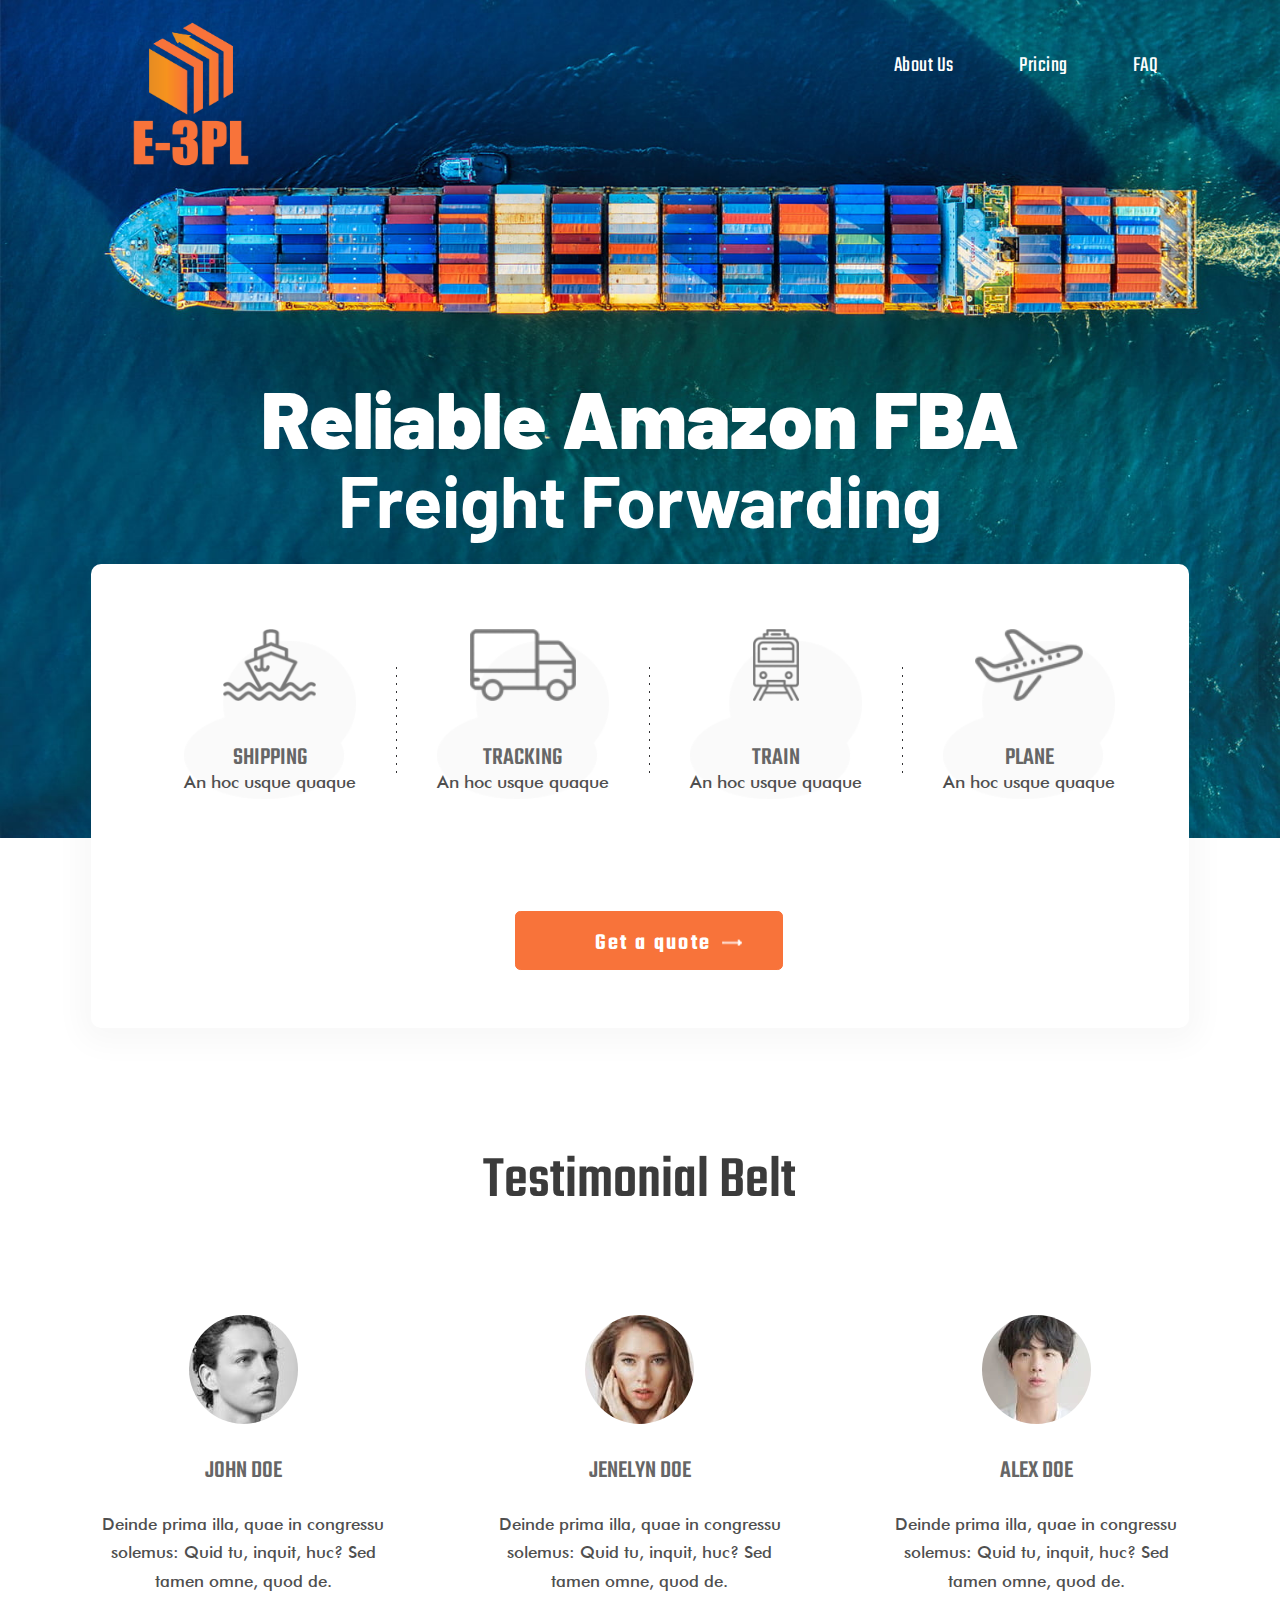
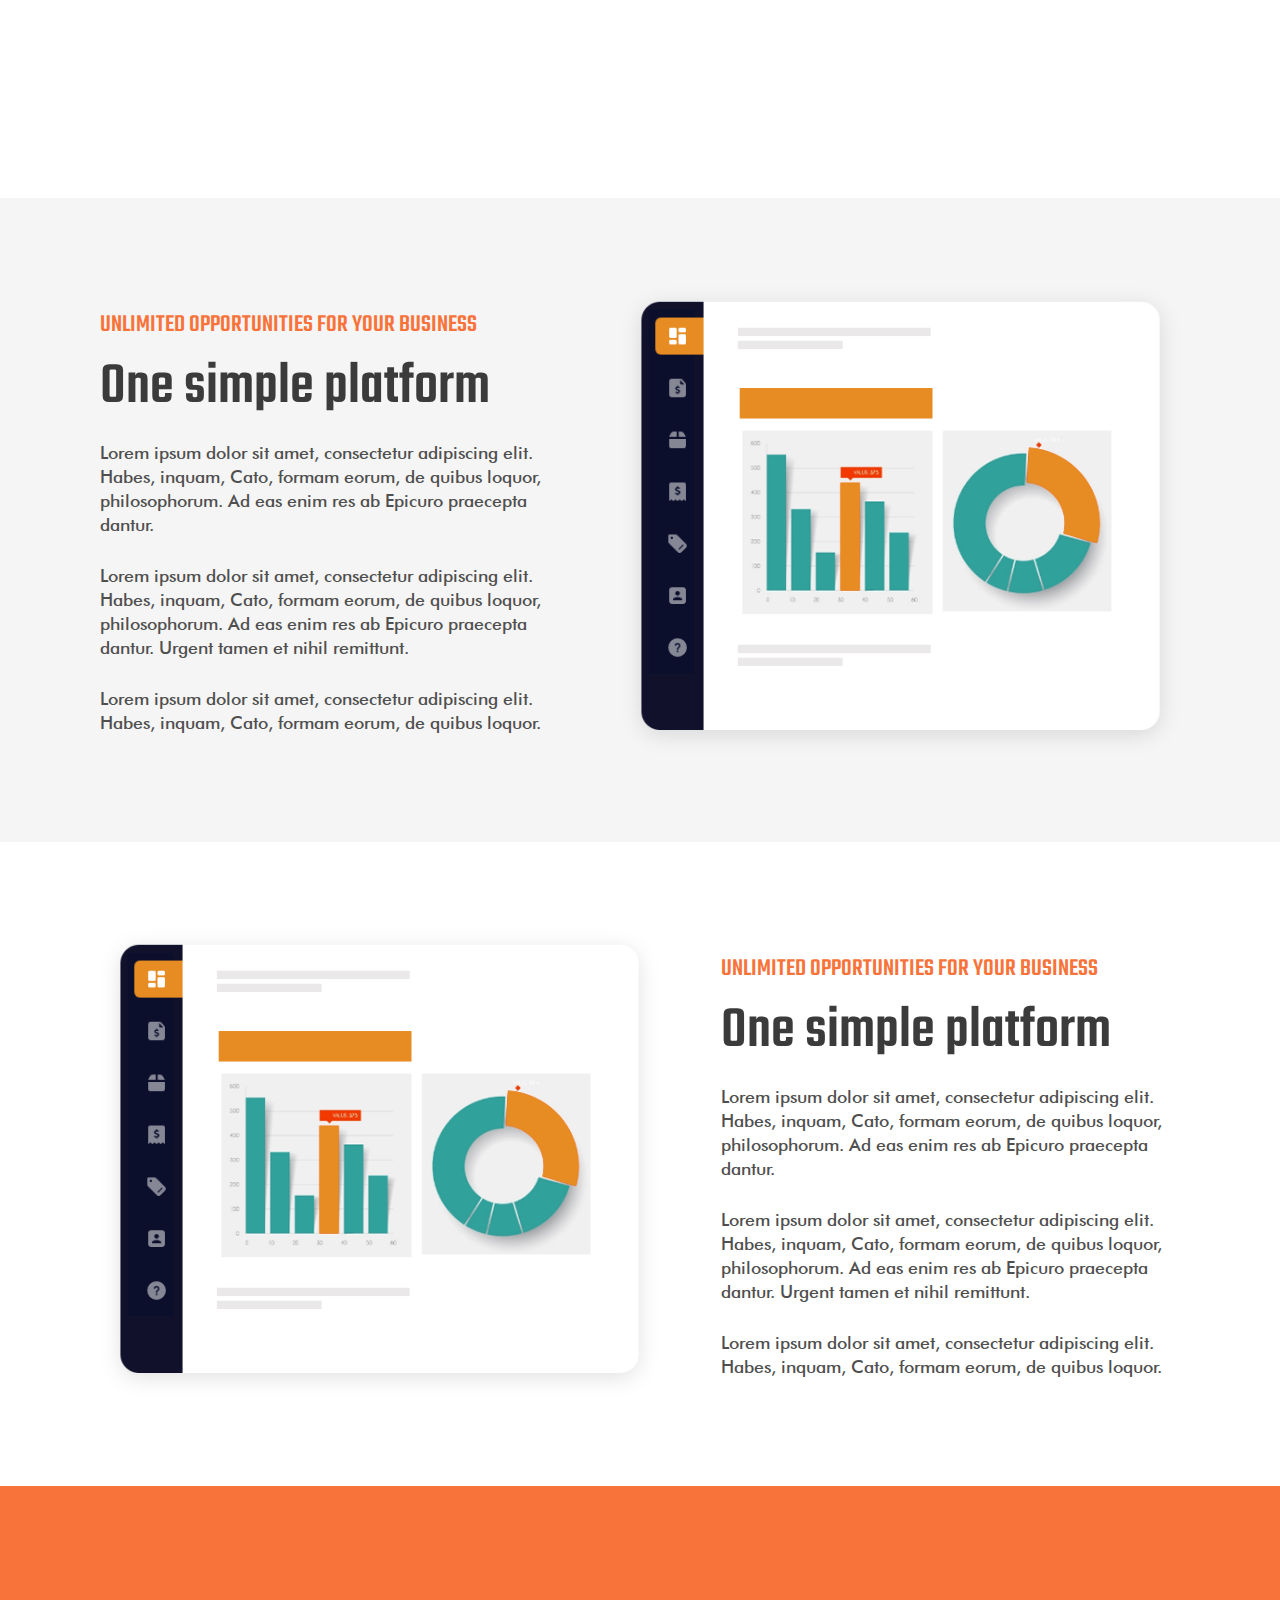
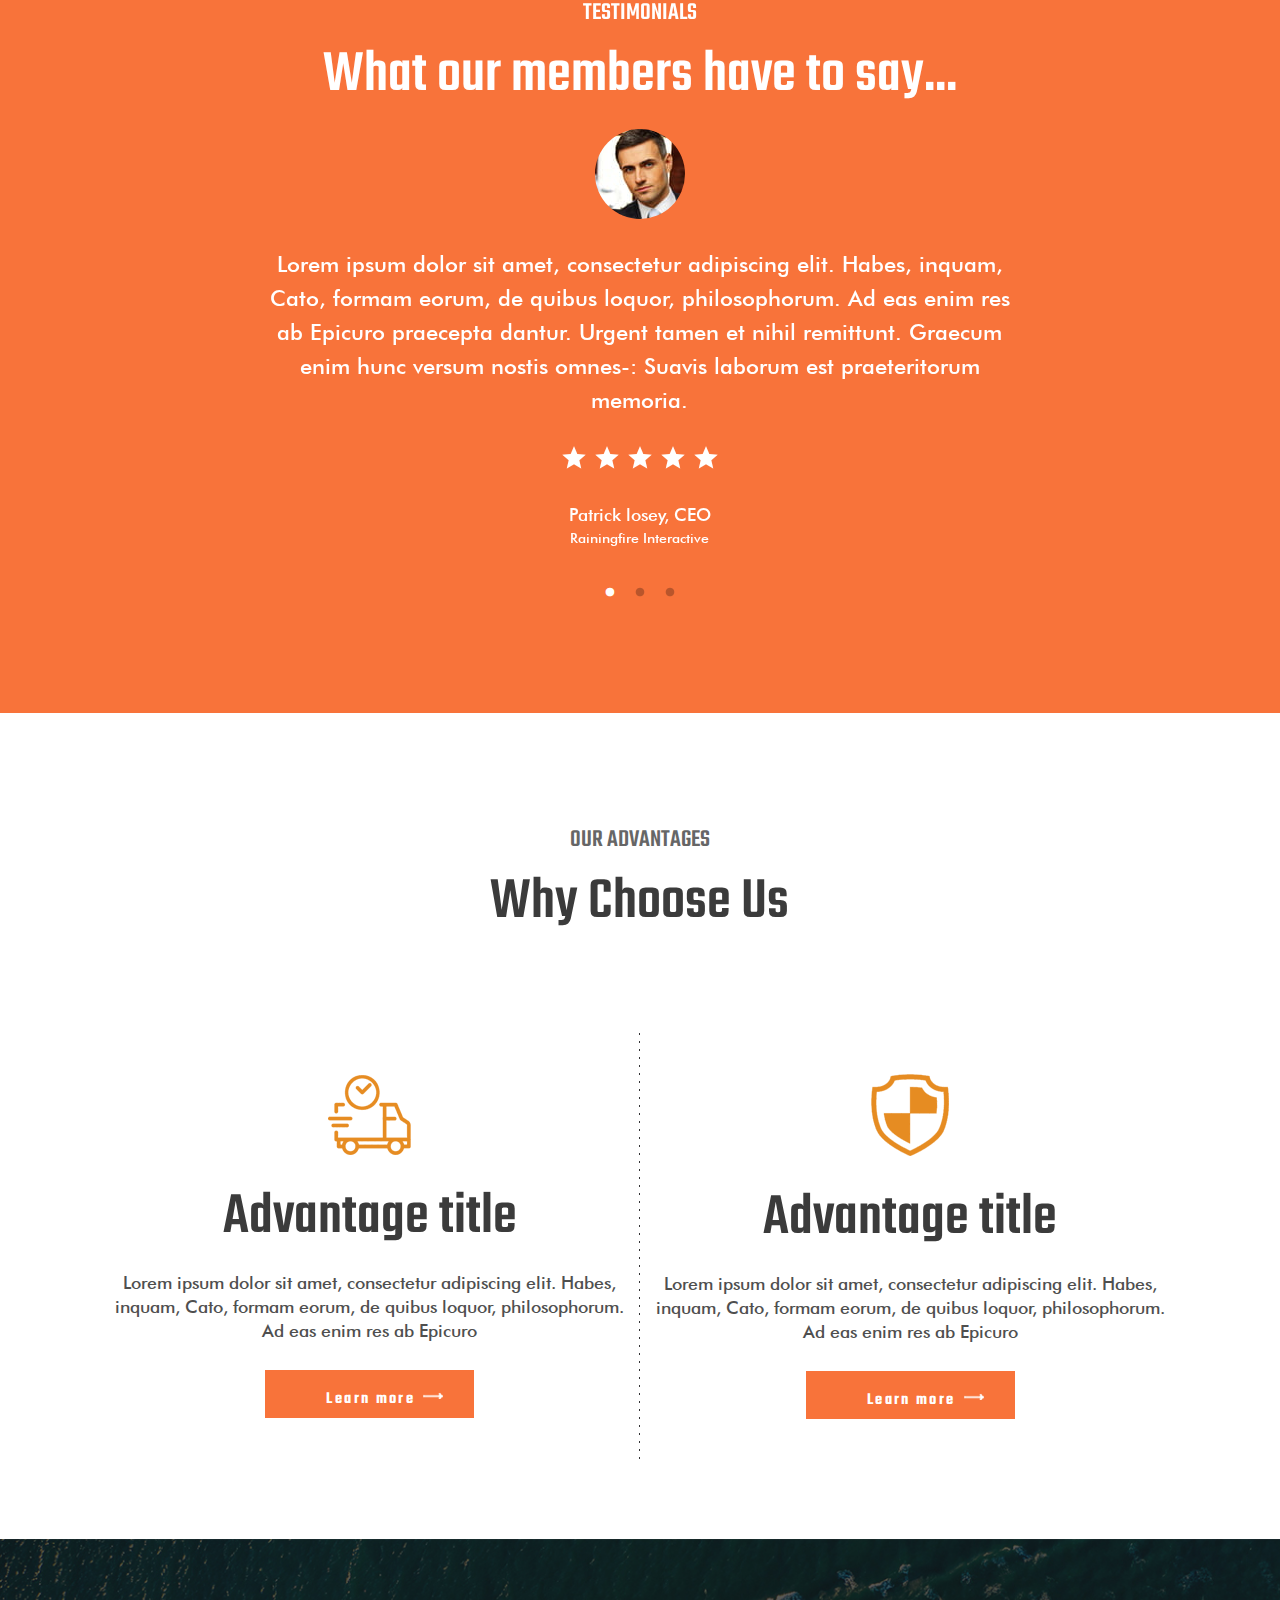
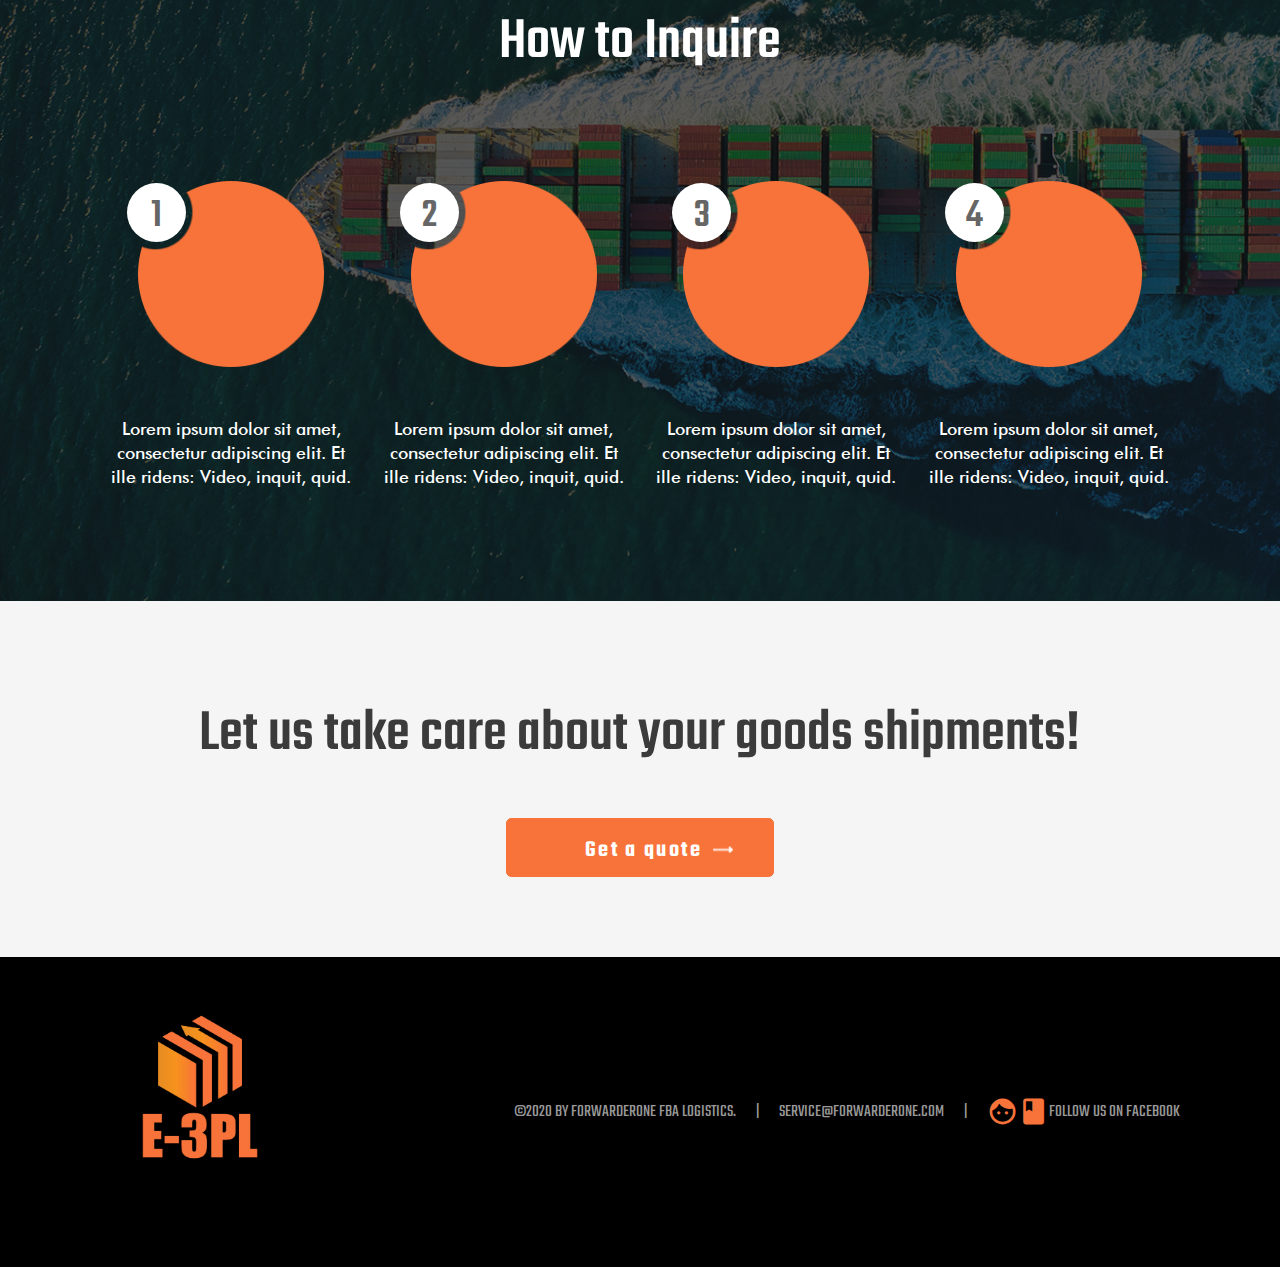
==== commit b119d012: "1" ====
--- a/index.html
+++ b/index.html
@@ -39,6 +39,37 @@
         </div>
 
     </header>
+    <!-- <div class="header__footer">
+        <div class="header__block">
+            <div class="header__block-list">
+                <p class="header__block-list-link">
+                    <img class="header__block-list-image" src="img/svg/Shipping.svg"
+                        srcset="img/svg/Shipping@2x.svg 2x">
+                    <span class="h3">Shipping</span>
+                    <span class="text">An hoc usque quaque</span>
+                </p><img class="head_block_stripe" src="img/header/layer-38.png">
+                <p class="header__block-list-link">
+                    <img class="header__block-list-image" src="img/svg/tracking.svg"
+                        srcset="img/svg/tracking@2x.svg 2x">
+                    <span class="h3">Tracking</span>
+                    <span class="text">An hoc usque quaque</span>
+                </p><img class="head_block_stripe" src="img/header/layer-38.png">
+                <p class="header__block-list-link">
+                    <img class="header__block-list-image" src="img/svg/train.svg"
+                        srcset="img/svg/train@2x.svg 2x">
+                    <span class="h3">Train</span>
+                    <span class="text">An hoc usque quaque</span>
+                </p><img class="head_block_stripe" src="img/header/layer-38.png">
+                <p class="header__block-list-link">
+                    <img class="header__block-list-image" src="img/svg/plane.svg"
+                        srcset="img/svg/plane.svg 2x">
+                    <span class="h3">Plane</span>
+                    <span class="text">An hoc usque quaque</span>
+                </p>
+            </div>
+            <a class="button-link" href="request-page.html">Get a quote</a>
+        </div>
+    </div> -->
     <div class="header__footer">
         <div class="header__block">
             <div class="header__block-list">
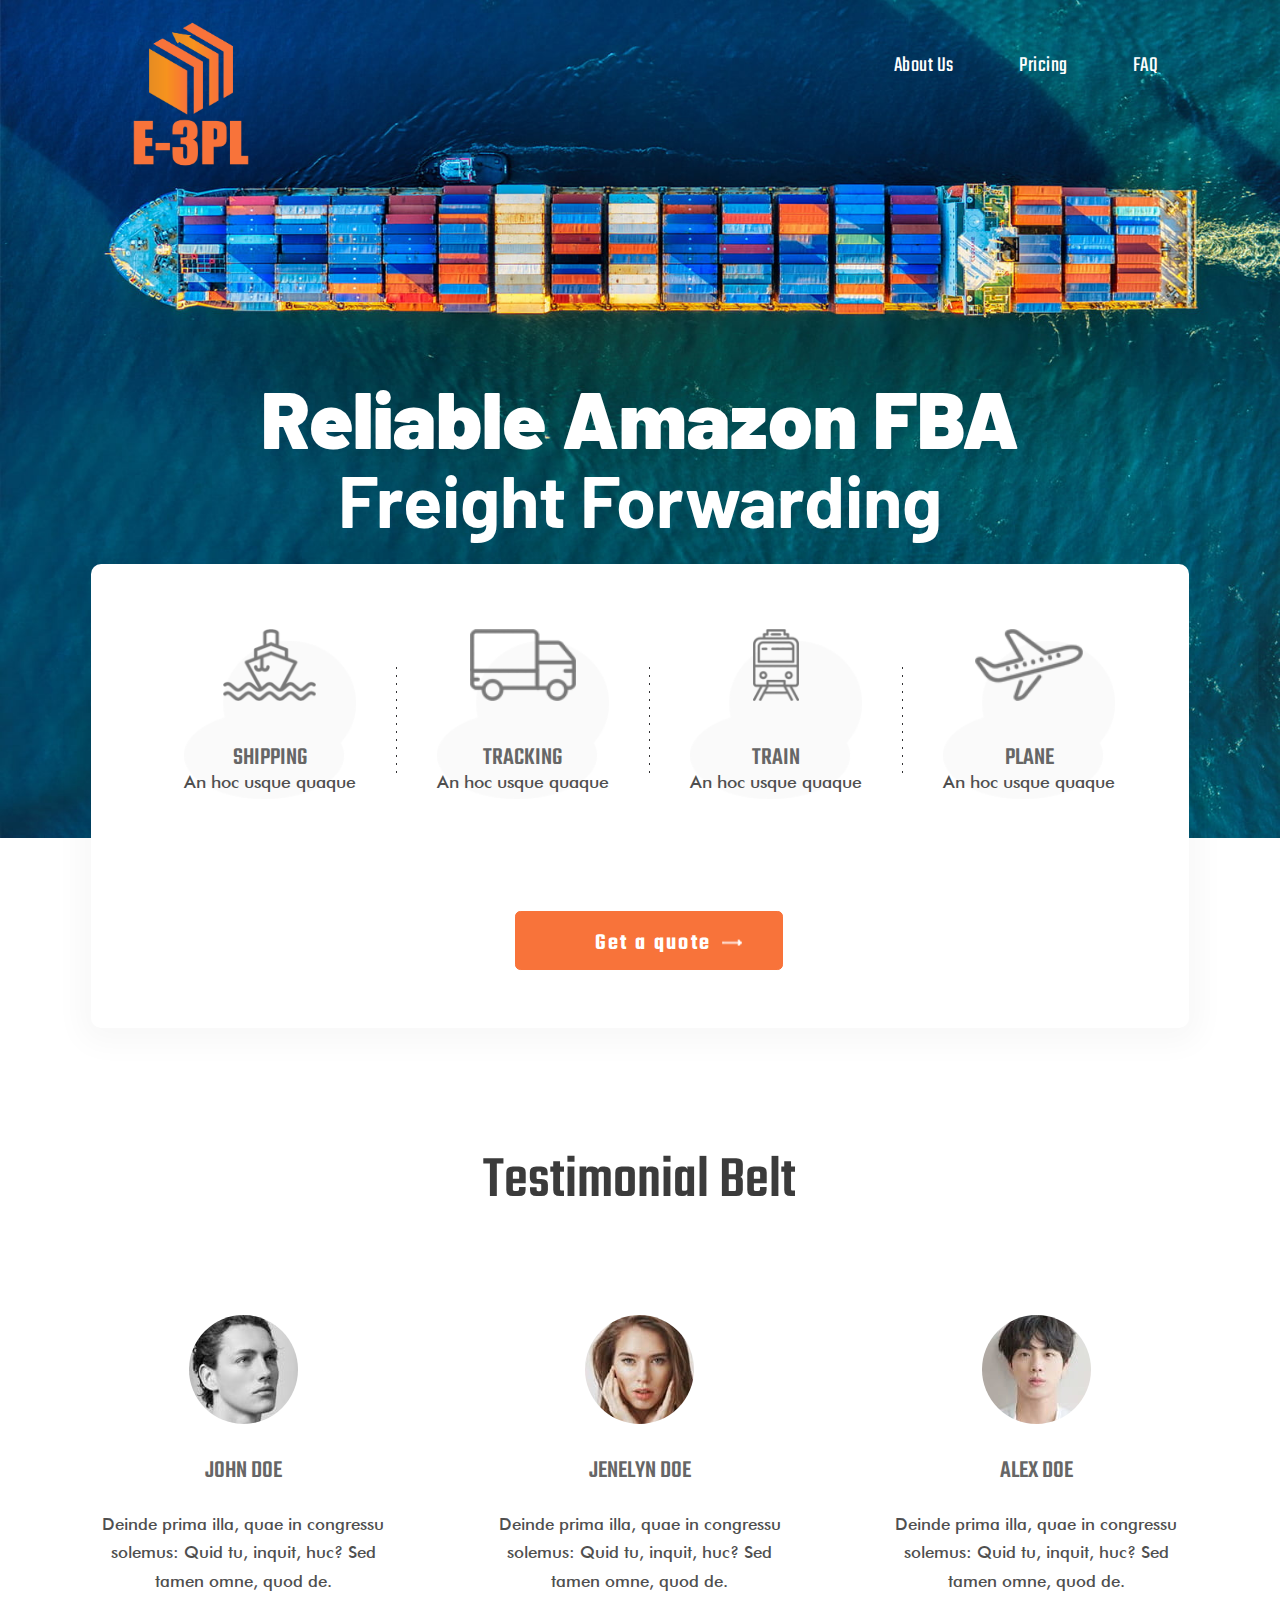
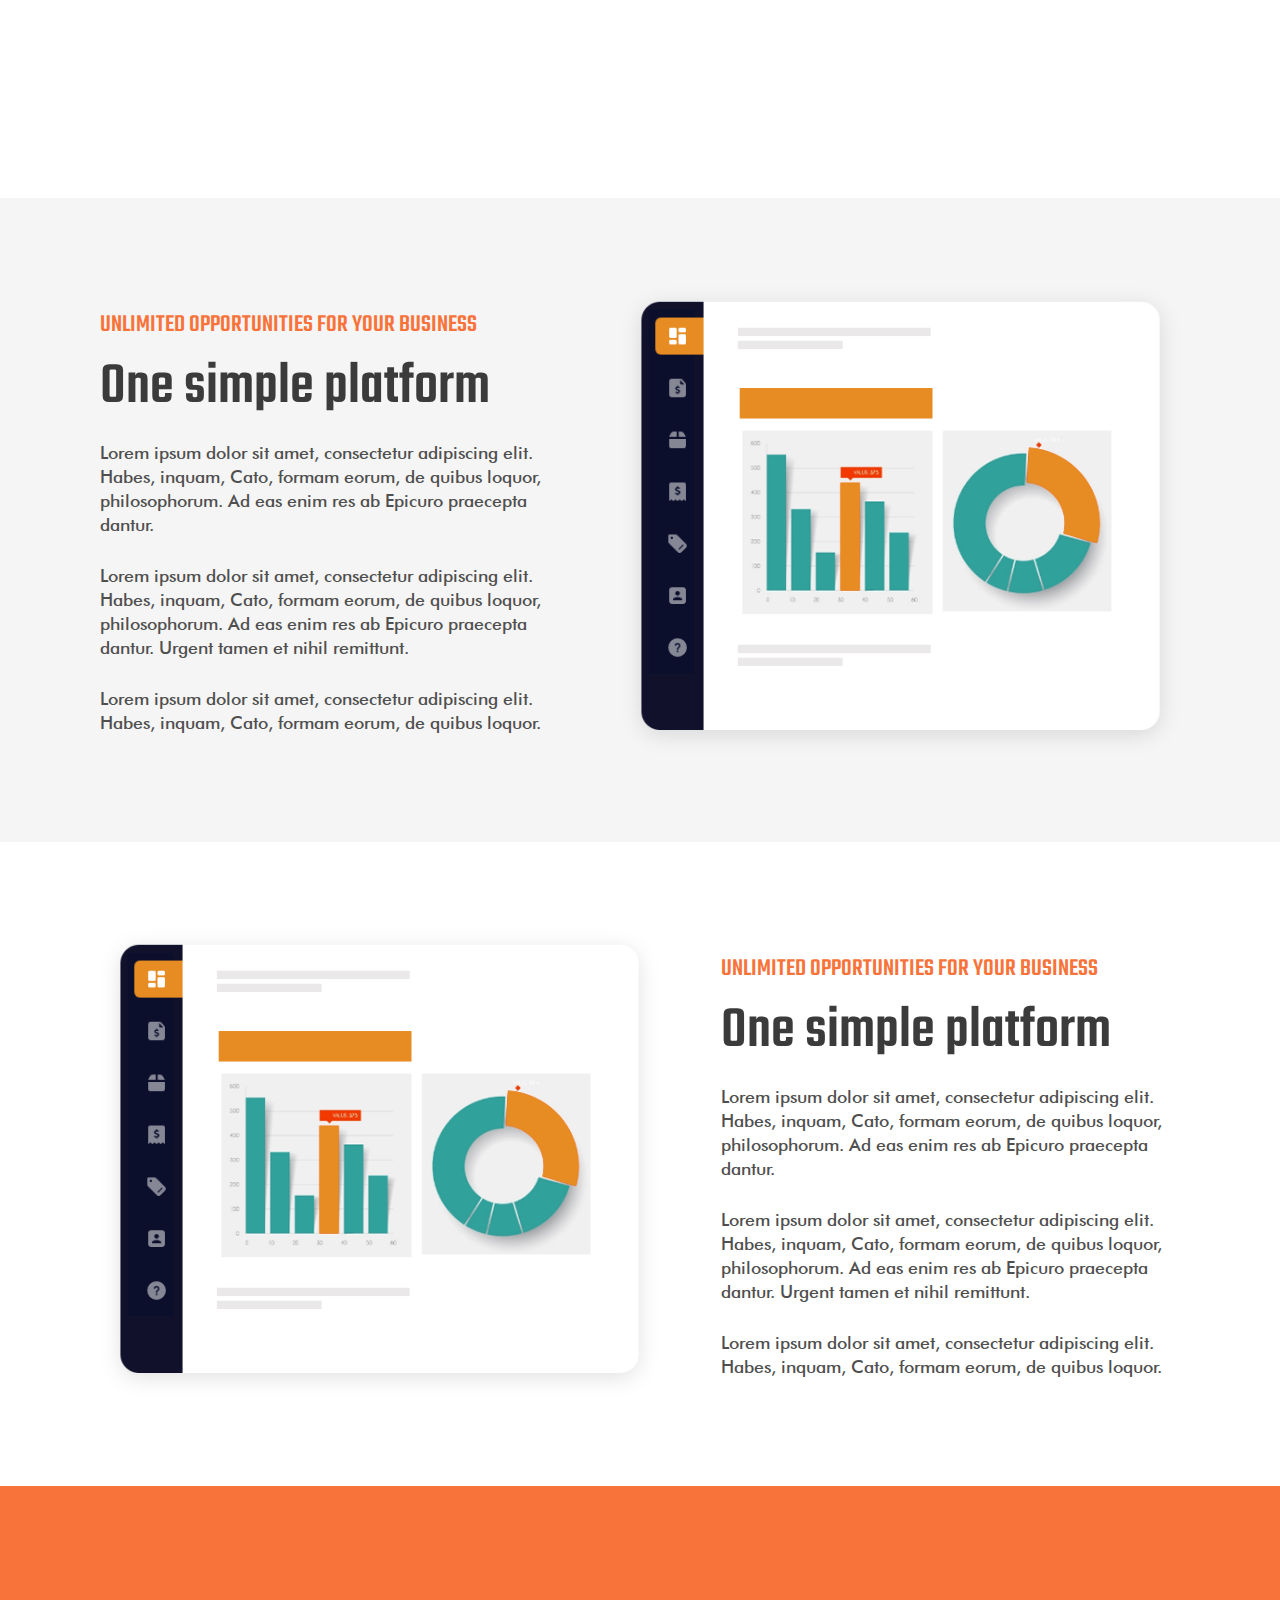
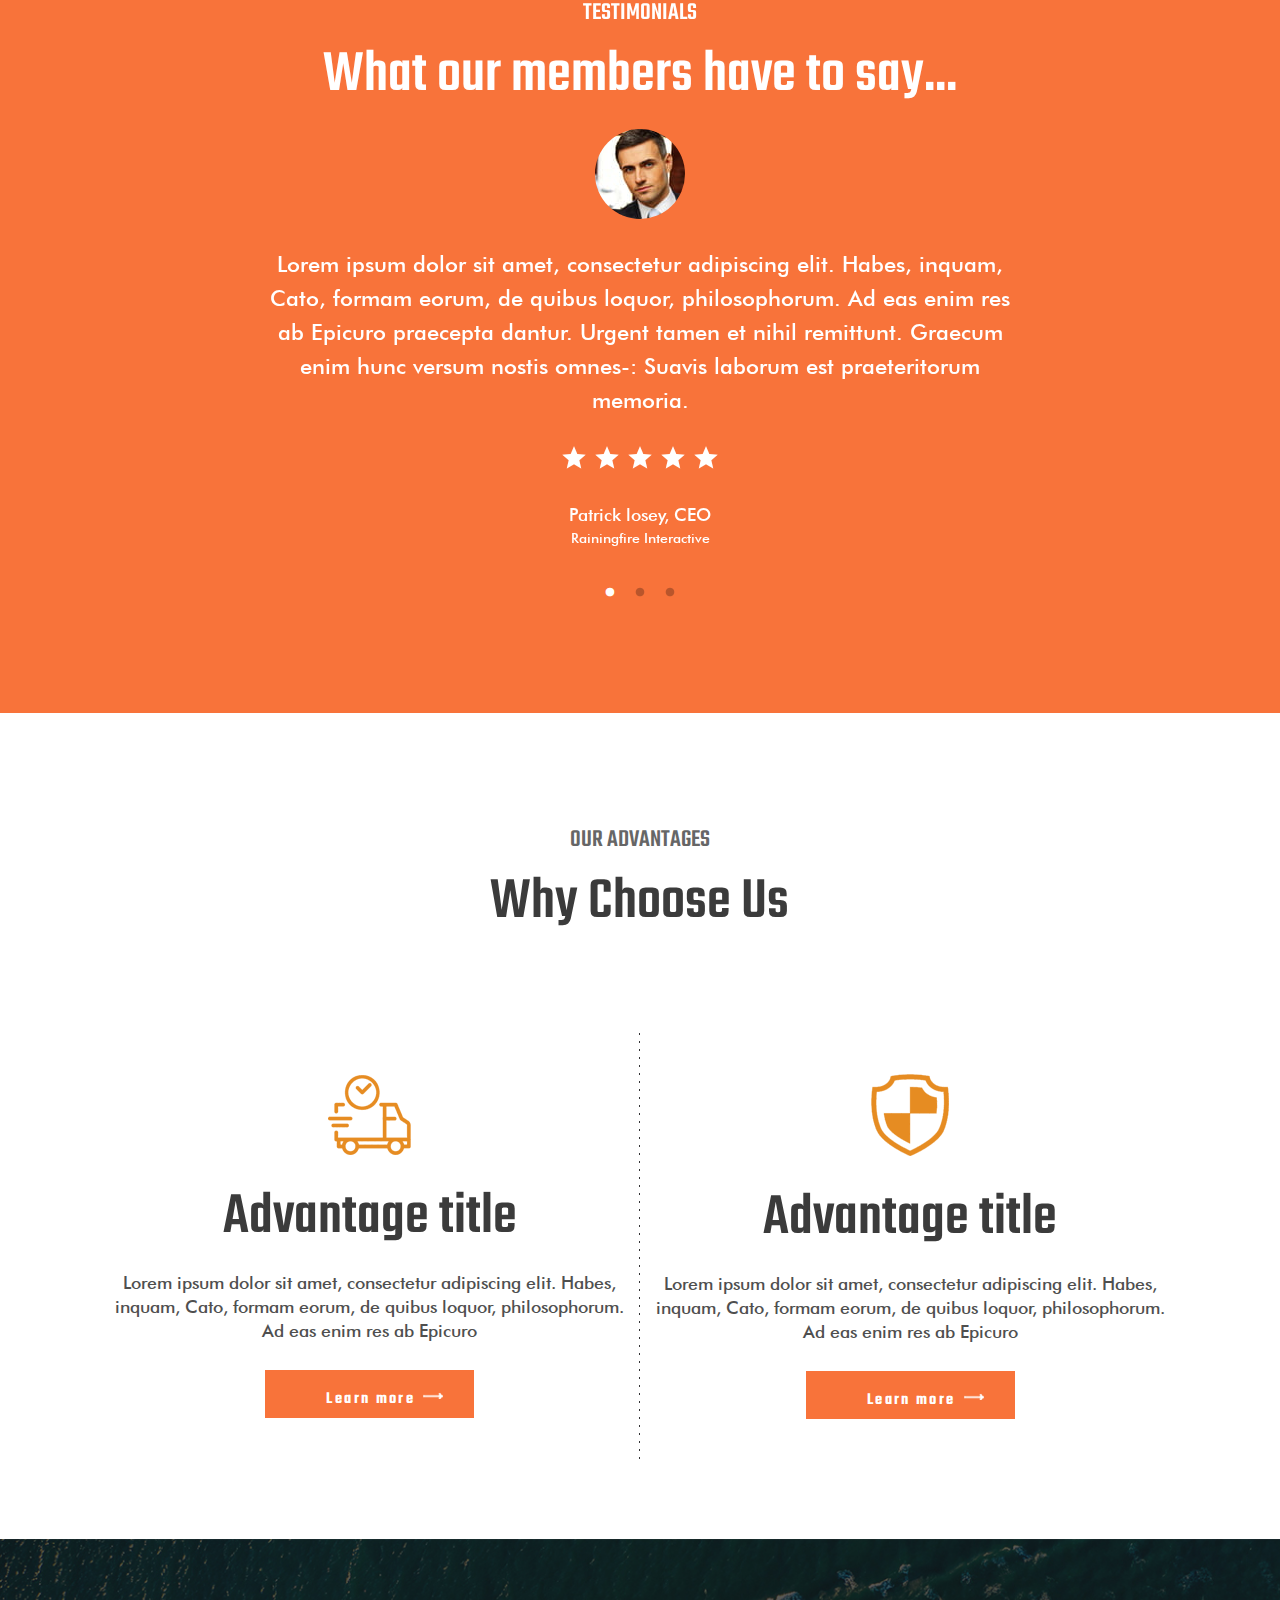
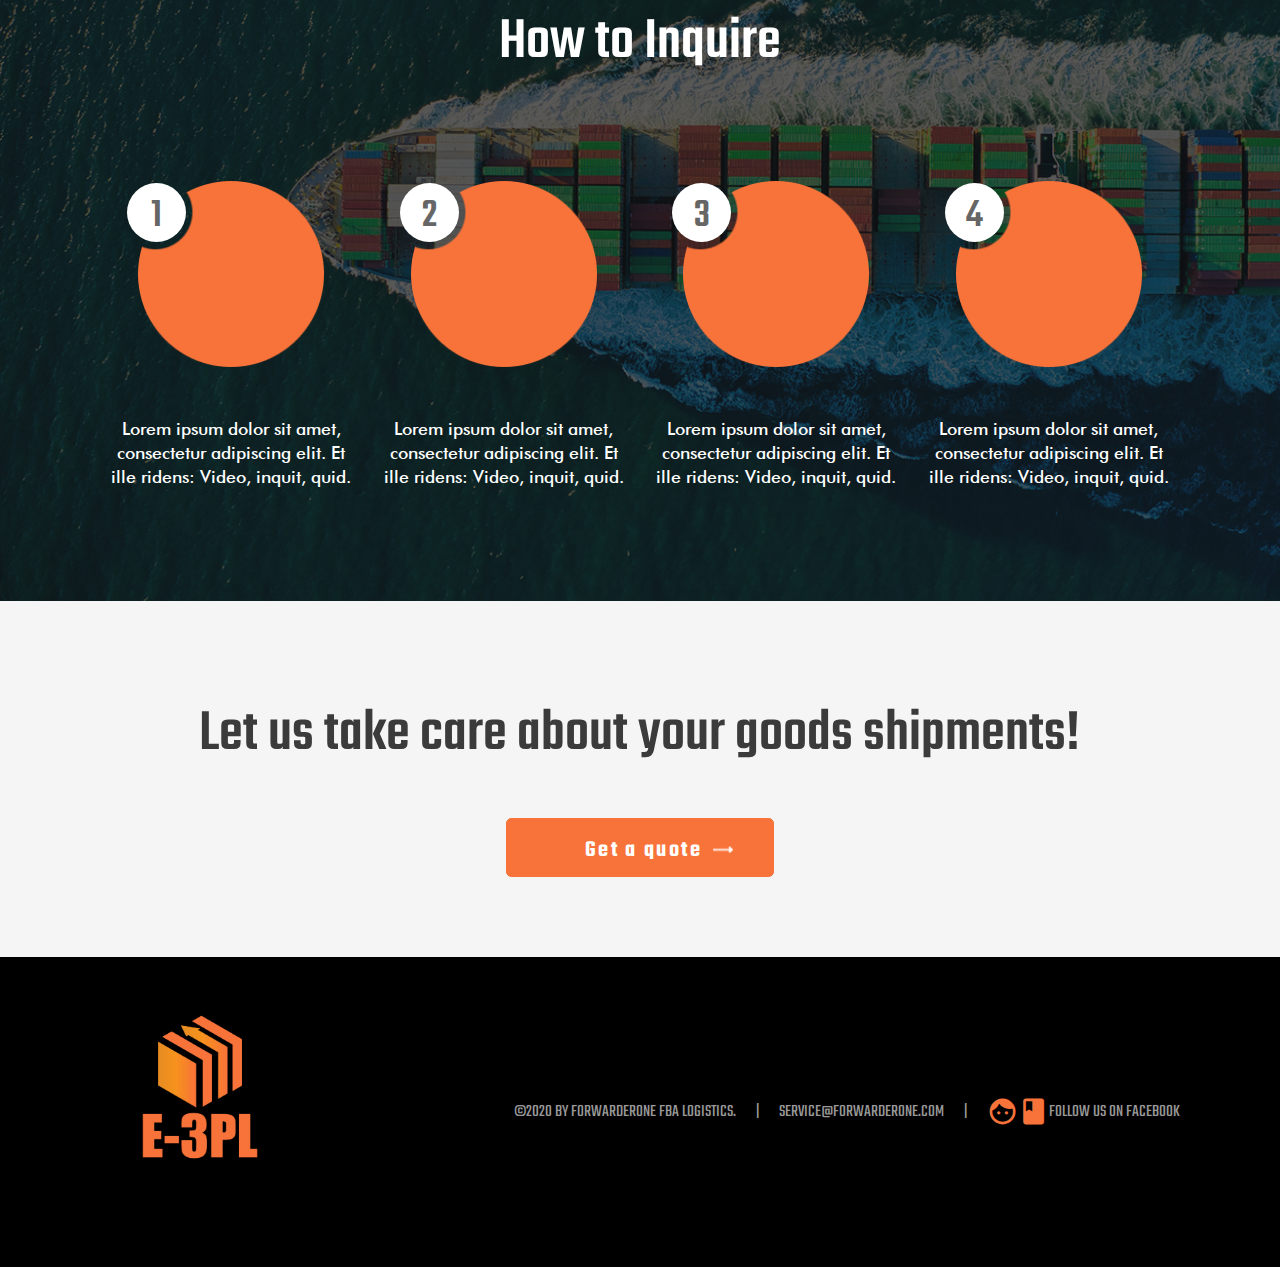
==== commit b8f9606c: "1" ====
--- a/index.html
+++ b/index.html
@@ -189,9 +189,9 @@
             </div>
         </section>
         <section class="main__testimonials-block padding-both-vertical">
-            <div class="grid">
-                <div class="main__testimonials-slider ">
-                    <div>
+            <div class="grid2" style="display:block;">
+                <div class="main__testimonials-slider">
+                    <div class="float-left">
                         <div class="main__testimonials-slider-block">
                             <p class="h3 white">Testimonials</p>
                             <p class="h2 white">What our members have to say...</p>
@@ -217,7 +217,7 @@
                             <p class="smaller-text white">Rainingfire Interactive</p>
                         </div>
                     </div>
-                    <div>
+                    <div class="float-left">
                         <div class="main__testimonials-slider-block">
                             <p class="h3 white">Testimonials</p>
                             <p class="h2 white">What our members have to say...</p>
@@ -243,7 +243,7 @@
                             <p class="smaller-text white">Rainingfire Interactive</p>
                         </div>
                     </div>
-                    <div>
+                    <div  class="float-left">
                         <div class="main__testimonials-slider-block">
                             <p class="h3 white">Testimonials</p>
                             <p class="h2 white">What our members have to say...</p>
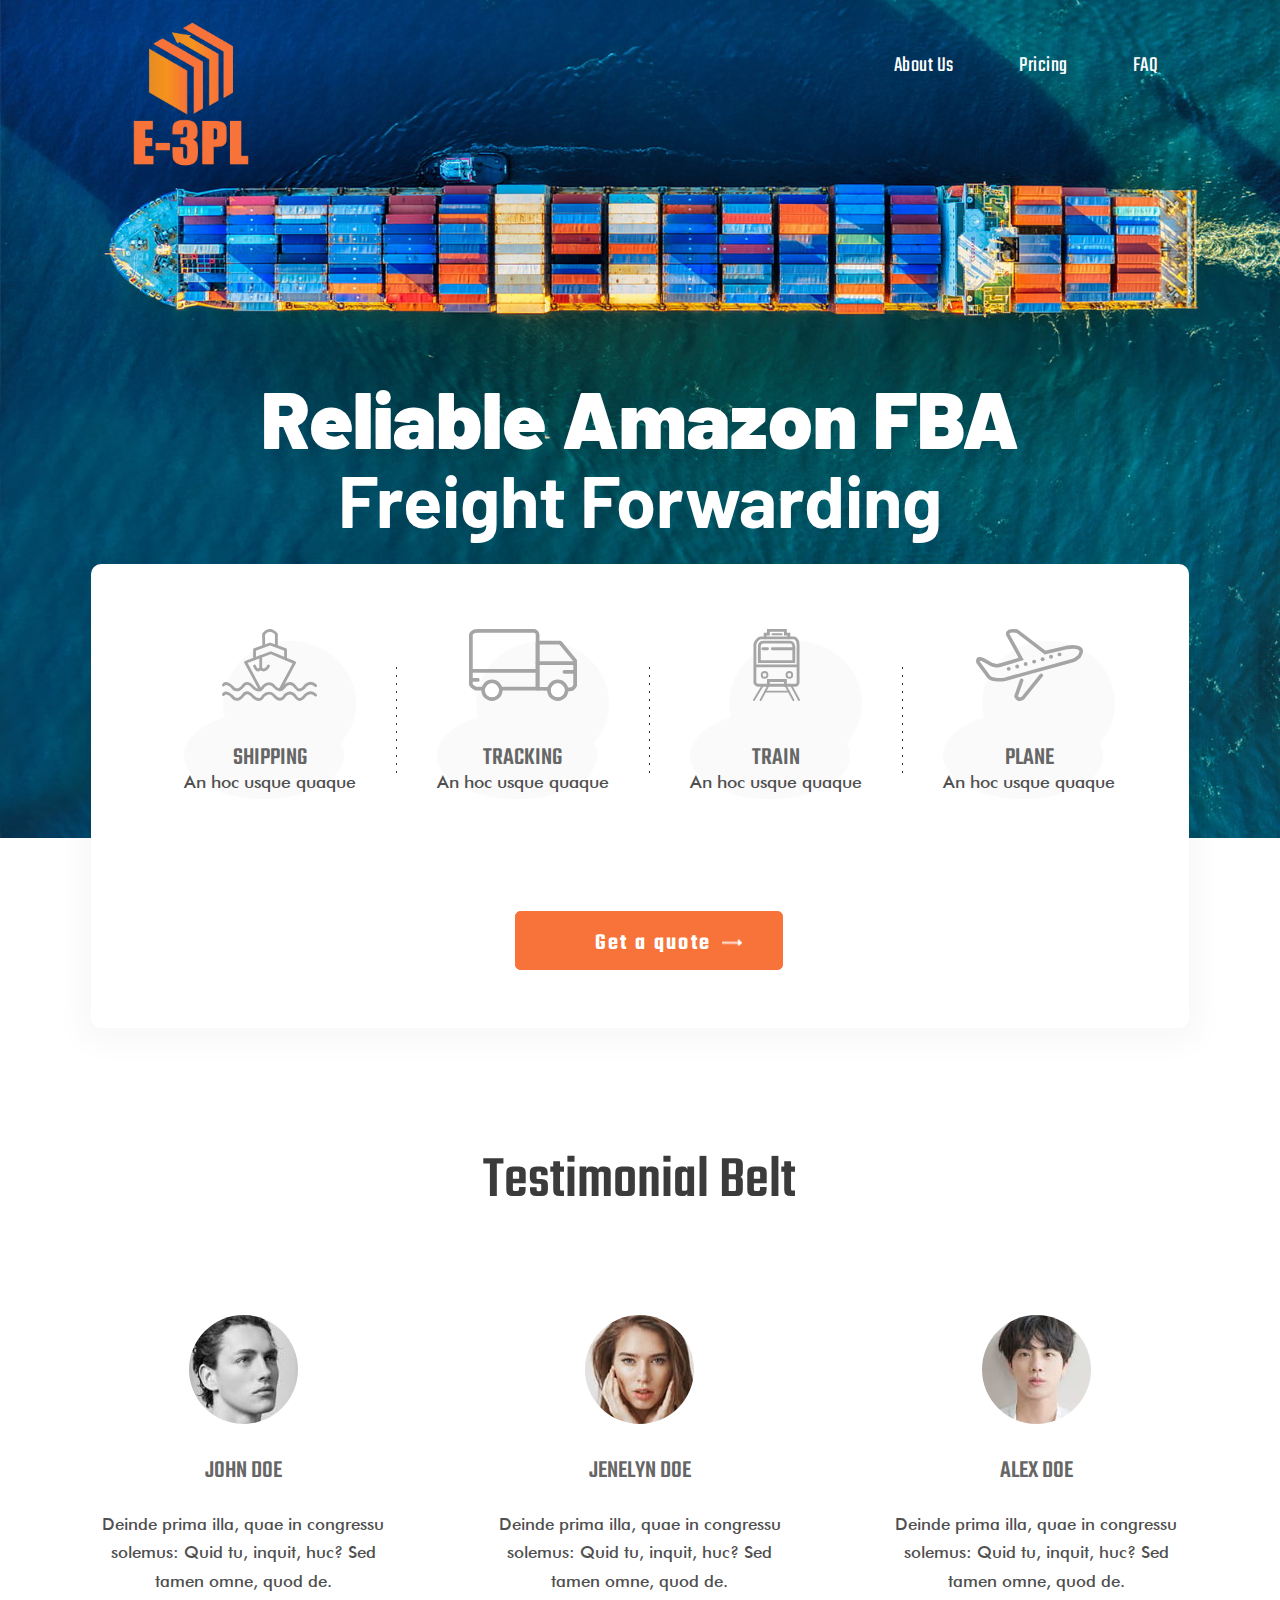
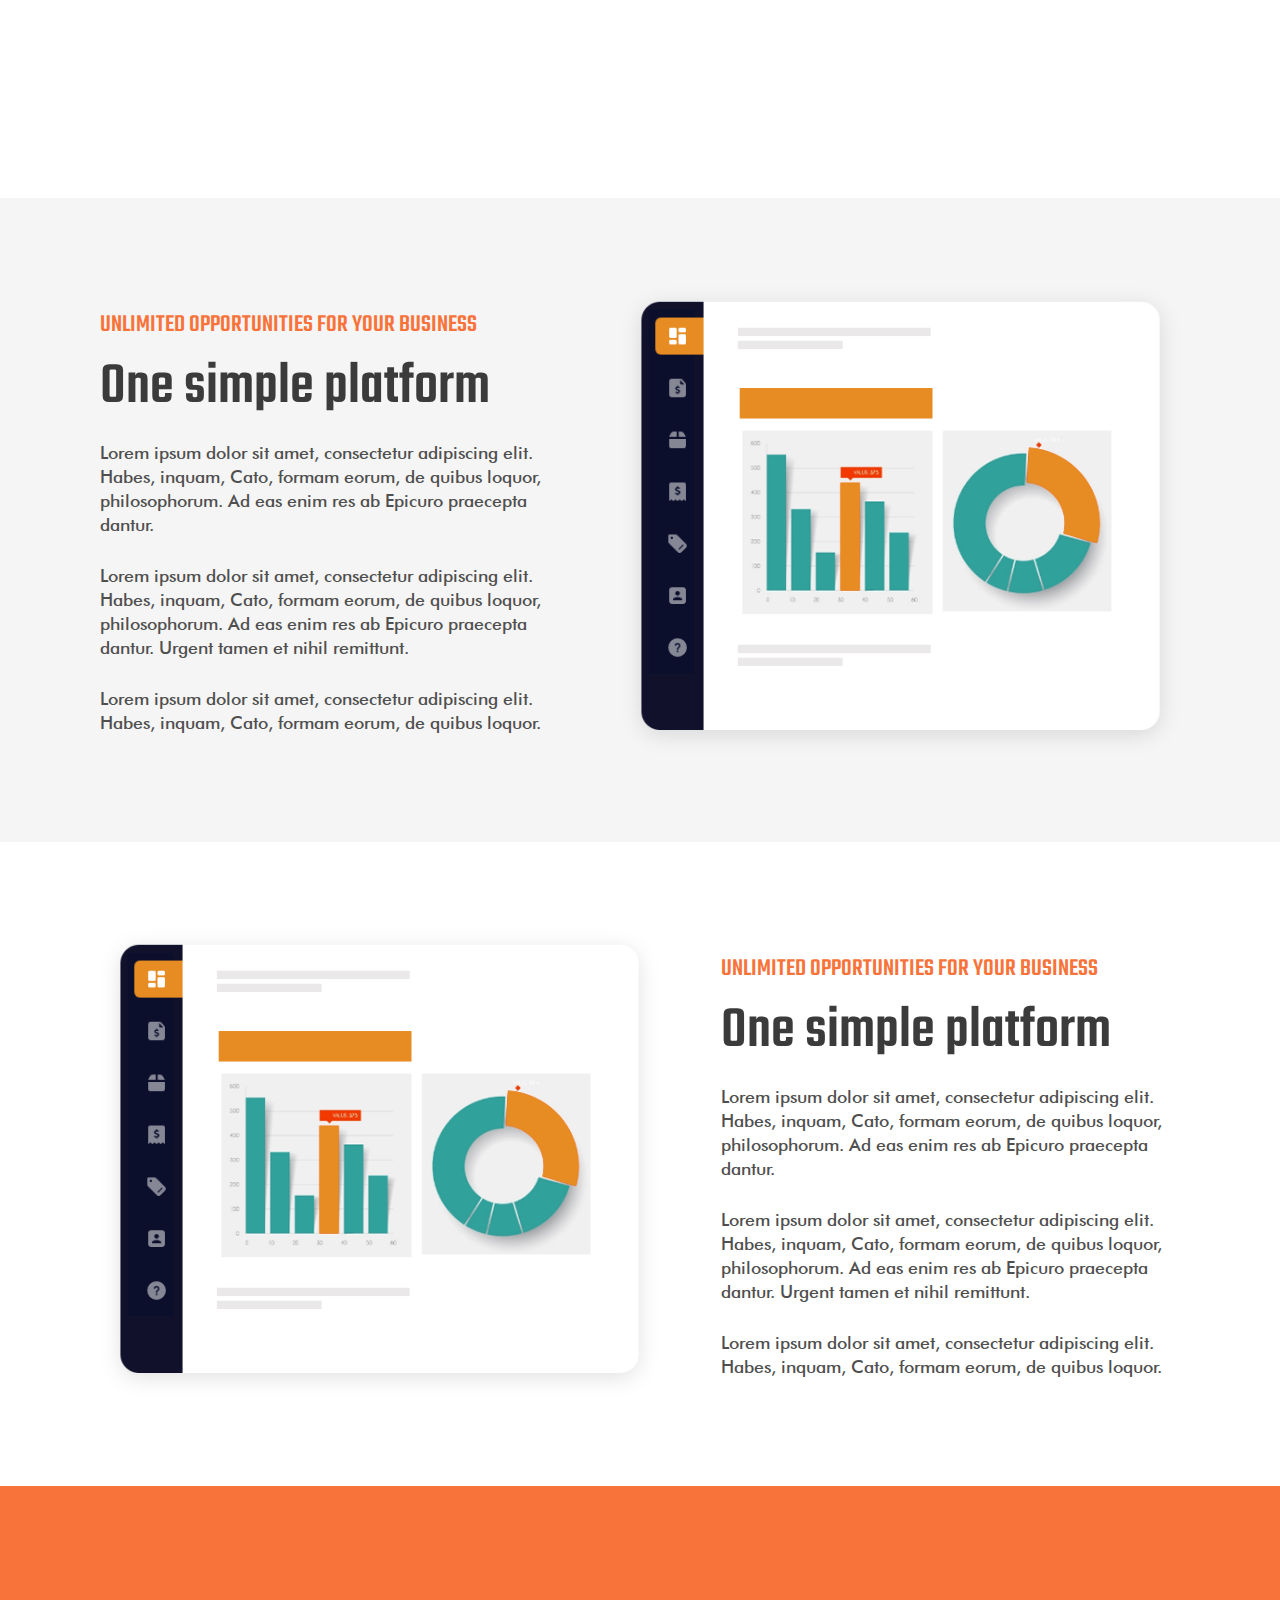
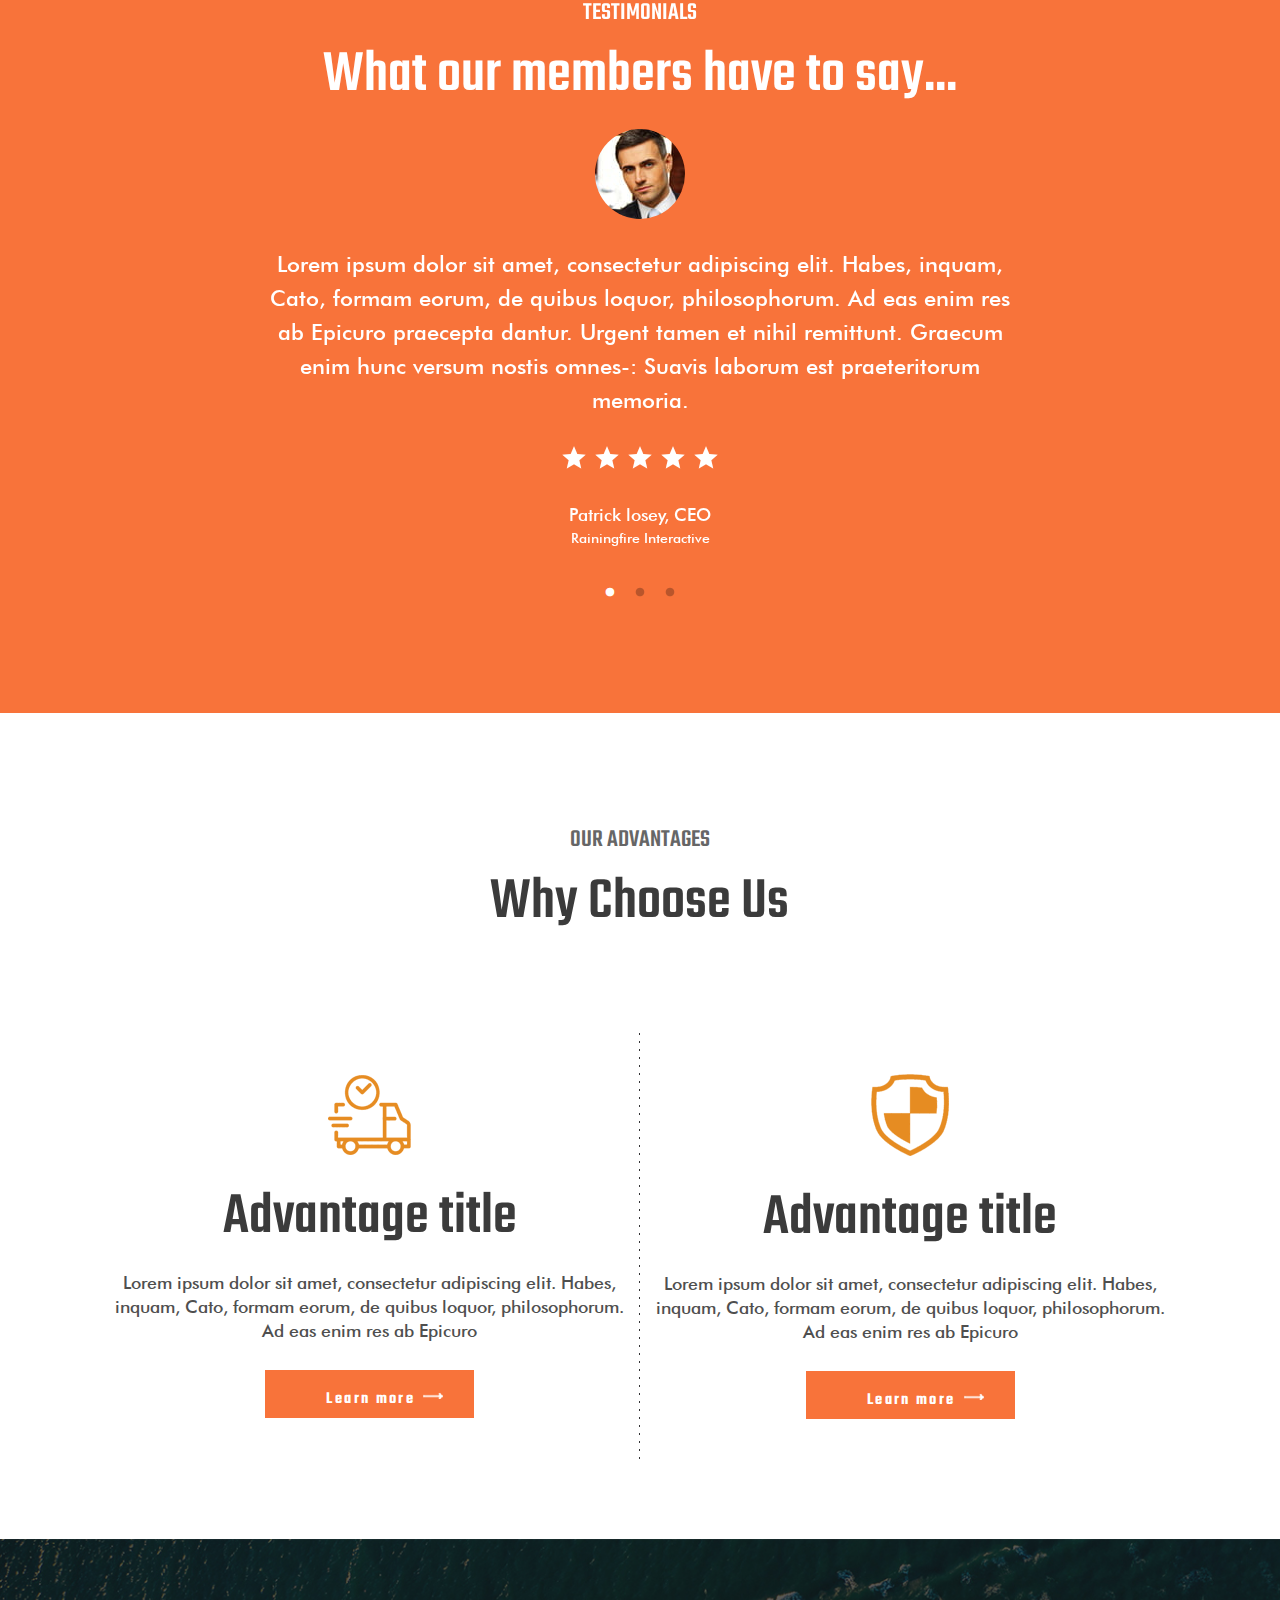
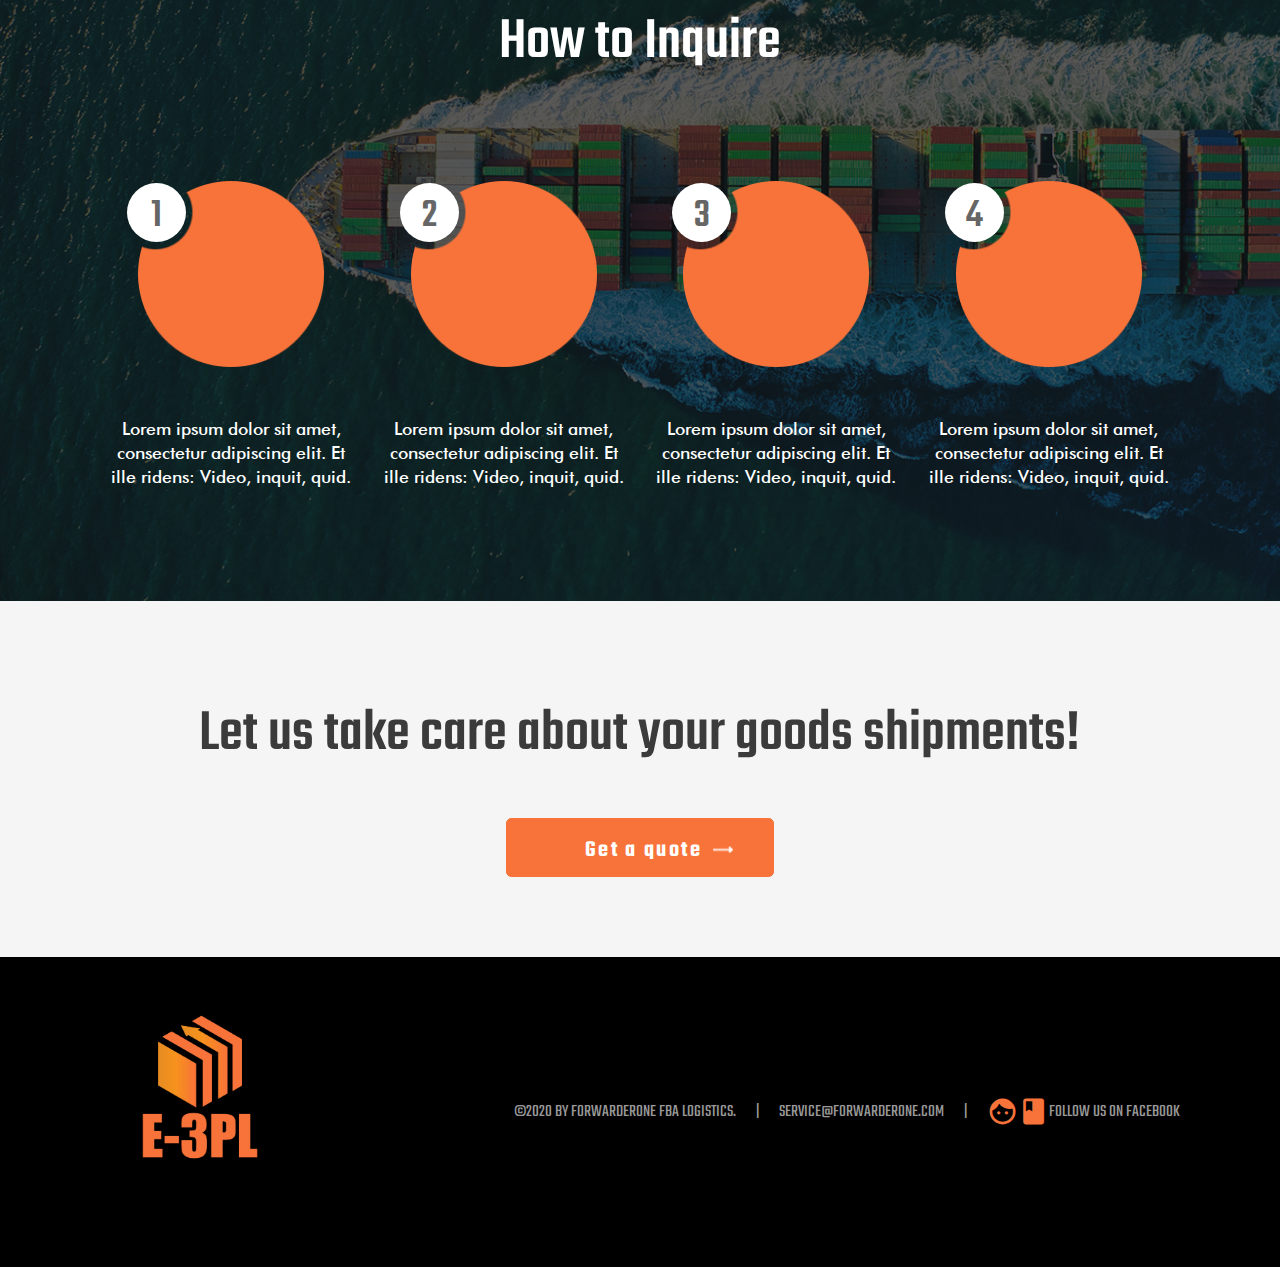
==== commit 0f8fb241: "1" ====
--- a/index.html
+++ b/index.html
@@ -39,30 +39,61 @@
         </div>
 
     </header>
+    <div class="header__footer">
+        <div class="header__block">
+            <div class="header__block-list">
+                <p class="header__block-list-link">
+                    <img class="header__block-list-image" src="img/svg/Shipping.svg"
+                        srcset="img/svg/Shipping@2x.svg 2x">
+                    <span class="h3">Shipping</span>
+                    <span class="text">An hoc usque quaque</span>
+                </p><img class="head_block_stripe" src="img/header/layer-38.png">
+                <p class="header__block-list-link">
+                    <img class="header__block-list-image" src="img/svg/tracking.svg"
+                        srcset="img/svg/tracking@2x.svg 2x">
+                    <span class="h3">Tracking</span>
+                    <span class="text">An hoc usque quaque</span>
+                </p><img class="head_block_stripe" src="img/header/layer-38.png">
+                <p class="header__block-list-link">
+                    <img class="header__block-list-image" src="img/svg/train.svg"
+                        srcset="img/svg/train@2x.svg 2x">
+                    <span class="h3">Train</span>
+                    <span class="text">An hoc usque quaque</span>
+                </p><img class="head_block_stripe" src="img/header/layer-38.png">
+                <p class="header__block-list-link">
+                    <img class="header__block-list-image" src="img/svg/plane.svg"
+                        srcset="img/svg/plane.svg 2x">
+                    <span class="h3">Plane</span>
+                    <span class="text">An hoc usque quaque</span>
+                </p>
+            </div>
+            <a class="button-link" href="request-page.html">Get a quote</a>
+        </div>
+    </div>
     <!-- <div class="header__footer">
         <div class="header__block">
             <div class="header__block-list">
                 <p class="header__block-list-link">
-                    <img class="header__block-list-image" src="img/svg/Shipping.svg"
-                        srcset="img/svg/Shipping@2x.svg 2x">
+                    <img class="header__block-list-image" src="img/header/layer-24.png"
+                        srcset="img/header/layer-24@2x.png 2x,img/header/layer-24@3x.png 3x">
                     <span class="h3">Shipping</span>
                     <span class="text">An hoc usque quaque</span>
                 </p><img class="head_block_stripe" src="img/header/layer-38.png">
                 <p class="header__block-list-link">
-                    <img class="header__block-list-image" src="img/svg/tracking.svg"
-                        srcset="img/svg/tracking@2x.svg 2x">
+                    <img class="header__block-list-image" src="img/header/layer-28.png"
+                        srcset="img/header/layer-28@2x.png 2x,img/header/layer-28@3x.png 3x">
                     <span class="h3">Tracking</span>
                     <span class="text">An hoc usque quaque</span>
                 </p><img class="head_block_stripe" src="img/header/layer-38.png">
                 <p class="header__block-list-link">
-                    <img class="header__block-list-image" src="img/svg/train.svg"
-                        srcset="img/svg/train@2x.svg 2x">
+                    <img class="header__block-list-image" src="img/header/layer-37.png"
+                        srcset="img/header/layer-37@2x.png 2x,img/header/layer-37@3x.png 3x">
                     <span class="h3">Train</span>
                     <span class="text">An hoc usque quaque</span>
                 </p><img class="head_block_stripe" src="img/header/layer-38.png">
                 <p class="header__block-list-link">
-                    <img class="header__block-list-image" src="img/svg/plane.svg"
-                        srcset="img/svg/plane.svg 2x">
+                    <img class="header__block-list-image" src="img/header/layer-29.png"
+                        srcset="img/header/layer-29@2x.png 2x,img/header/layer-29@3x.png 3x">
                     <span class="h3">Plane</span>
                     <span class="text">An hoc usque quaque</span>
                 </p>
@@ -70,37 +101,6 @@
             <a class="button-link" href="request-page.html">Get a quote</a>
         </div>
     </div> -->
-    <div class="header__footer">
-        <div class="header__block">
-            <div class="header__block-list">
-                <p class="header__block-list-link">
-                    <img class="header__block-list-image" src="img/header/layer-24.png"
-                        srcset="img/header/layer-24@2x.png 2x,img/header/layer-24@3x.png 3x">
-                    <span class="h3">Shipping</span>
-                    <span class="text">An hoc usque quaque</span>
-                </p><img class="head_block_stripe" src="img/header/layer-38.png">
-                <p class="header__block-list-link">
-                    <img class="header__block-list-image" src="img/header/layer-28.png"
-                        srcset="img/header/layer-28@2x.png 2x,img/header/layer-28@3x.png 3x">
-                    <span class="h3">Tracking</span>
-                    <span class="text">An hoc usque quaque</span>
-                </p><img class="head_block_stripe" src="img/header/layer-38.png">
-                <p class="header__block-list-link">
-                    <img class="header__block-list-image" src="img/header/layer-37.png"
-                        srcset="img/header/layer-37@2x.png 2x,img/header/layer-37@3x.png 3x">
-                    <span class="h3">Train</span>
-                    <span class="text">An hoc usque quaque</span>
-                </p><img class="head_block_stripe" src="img/header/layer-38.png">
-                <p class="header__block-list-link">
-                    <img class="header__block-list-image" src="img/header/layer-29.png"
-                        srcset="img/header/layer-29@2x.png 2x,img/header/layer-29@3x.png 3x">
-                    <span class="h3">Plane</span>
-                    <span class="text">An hoc usque quaque</span>
-                </p>
-            </div>
-            <a class="button-link" href="request-page.html">Get a quote</a>
-        </div>
-    </div>
     <main class="grid main">
         <section class="main__people-blocks padding-both-vertical">
             <p class="h2">Testimonial Belt</p>
